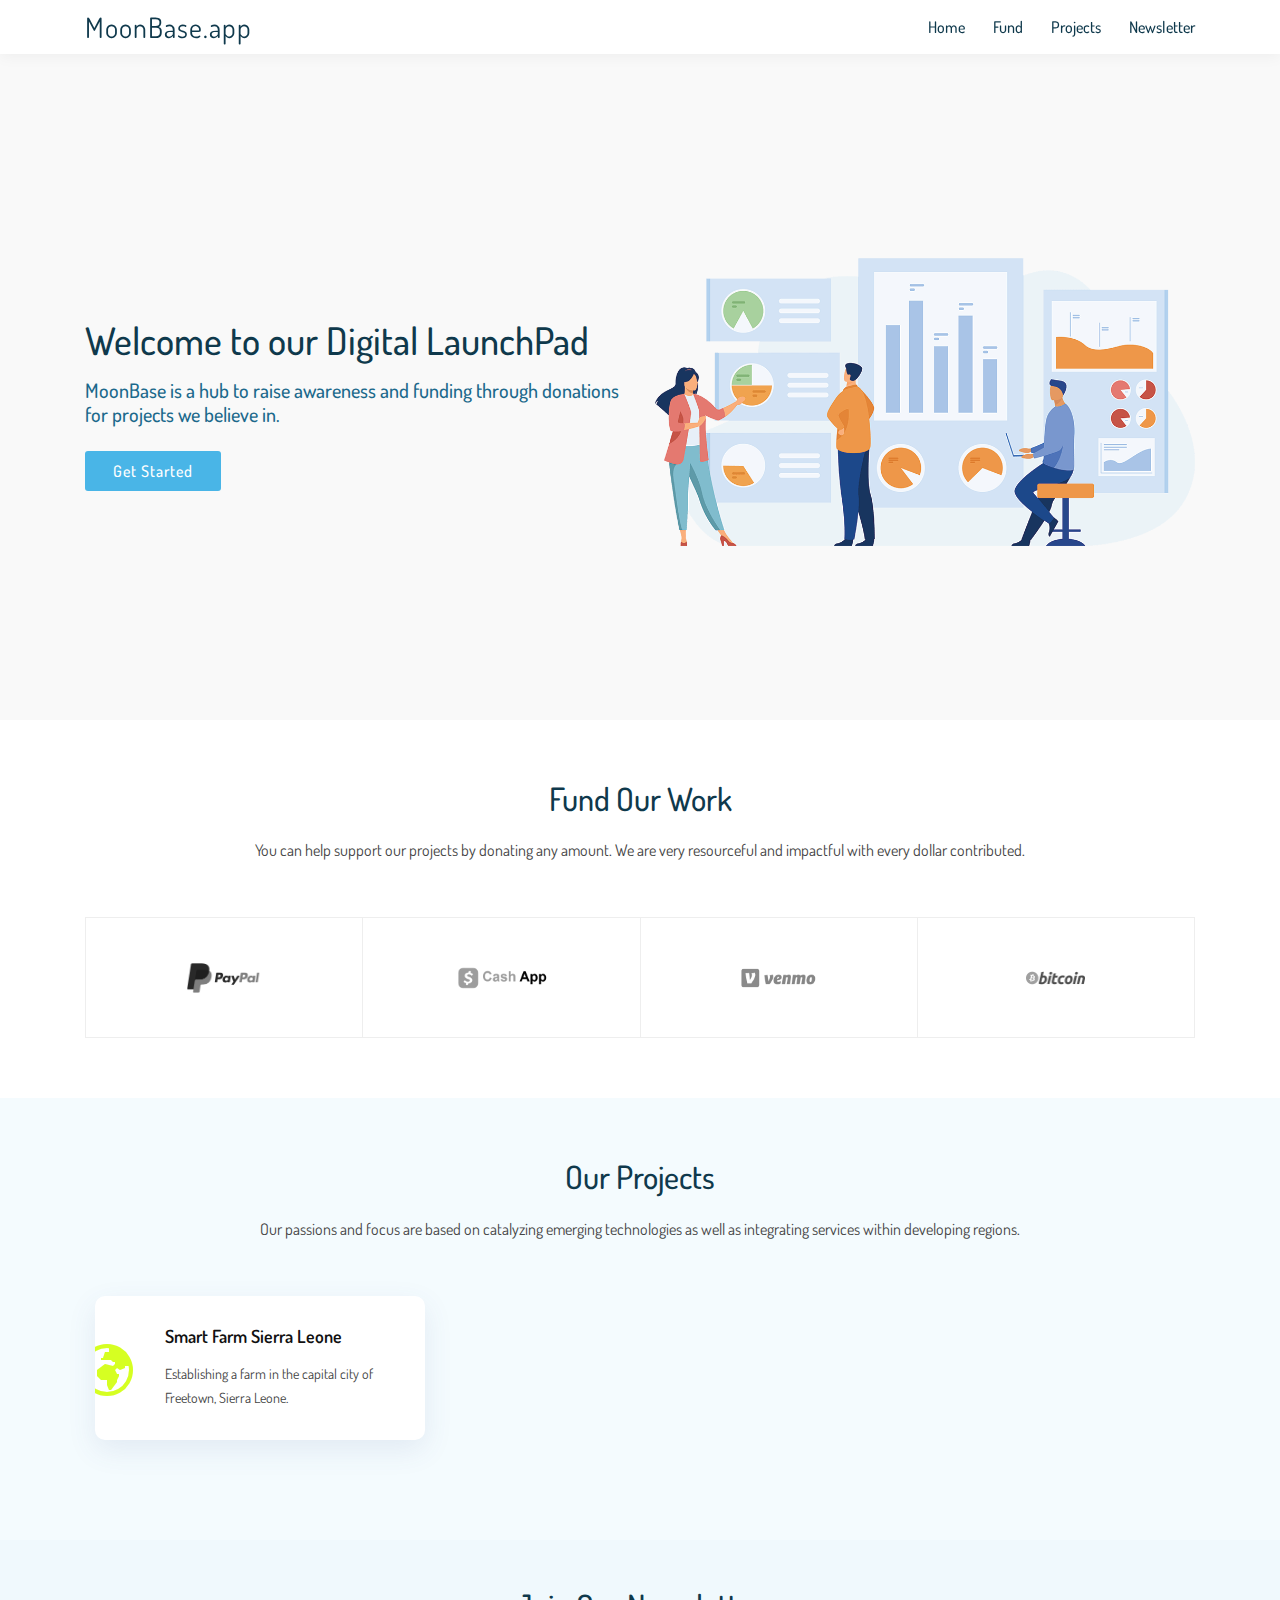
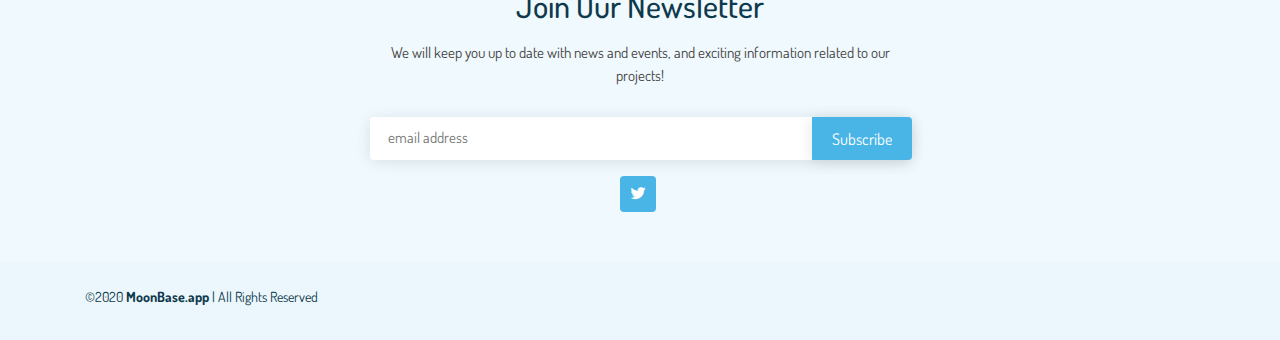
==== index.html @ d1952b3d "Add files via upload" ====
<!DOCTYPE html>
<html lang="en">

<head>
  <meta charset="utf-8">
  <meta content="width=device-width, initial-scale=1.0" name="viewport">

  <title>MoonBase</title>
  <meta content="" name="descriptison">
  <meta content="" name="keywords">

  <!-- Favicons -->
  <link href="assets/img/favicon.png" rel="icon">
  <link href="assets/img/apple-touch-icon.png" rel="apple-touch-icon">

  <!-- Google Fonts -->
  <link href="https://fonts.googleapis.com/css?family=Open+Sans:300,300i,400,400i,600,600i,700,700i|Dosis:300,400,500,,600,700,700i|Lato:300,300i,400,400i,700,700i" rel="stylesheet">

  <!-- Vendor CSS Files -->
  <link href="assets/vendor/bootstrap/css/bootstrap.min.css" rel="stylesheet">
  <link href="assets/vendor/icofont/icofont.min.css" rel="stylesheet">
  <link href="assets/vendor/boxicons/css/boxicons.min.css" rel="stylesheet">
  <link href="assets/vendor/venobox/venobox.css" rel="stylesheet">
  <link href="assets/vendor/line-awesome/css/line-awesome.min.css" rel="stylesheet">
  <link href="assets/vendor/owl.carousel/assets/owl.carousel.min.css" rel="stylesheet">

  <!-- Template Main CSS File -->
  <link href="assets/css/style.css" rel="stylesheet">

  <!-- =======================================================
  * Template Name: Butterfly - v2.1.0
  * Template URL: https://bootstrapmade.com/butterfly-free-bootstrap-theme/
  * Author: BootstrapMade.com
  * License: https://bootstrapmade.com/license/
  ======================================================== -->
</head>

<body>

  <!-- ======= Header ======= -->
  <header id="header" class="fixed-top">
    <div class="container d-flex align-items-center">

    <h1 class="logo mr-auto"><a href="index.html">MoonBase.app</a></h1>
      <!-- Uncomment below if you prefer to use text as a logo -->
      <!--    <a href="index.html" class="logo mr-auto"><img src="assets/img/logo.png" alt="" class="img-fluid"></a>-->

      <nav class="nav-menu d-none d-lg-block">
        <ul>
          <li><a href="#hero" class="scrollto">Home</a></li>
          <li><a href="#clients" class="scrollto">Fund</a></li>
          <li><a href="#services" class="scrollto">Projects</a></li>
          <li><a href="#footer" class="scrollto">Newsletter</a></li>

        </ul>
      </nav><!-- .nav-menu -->

    </div>
  </header><!-- End Header -->

  <!-- ======= Hero Section ======= -->
  <section id="hero" class="d-flex align-items-center">

    <div class="container">
      <div class="row">
        <div class="col-lg-6 pt-4 pt-lg-0 order-2 order-lg-1 d-flex flex-column justify-content-center">
          <h1>Welcome to our Digital LaunchPad</h1>
          <h2>MoonBase is a hub to raise awareness and funding through donations for projects we believe in. </h2>
          <div><a href="#about" class="btn-get-started scrollto">Get Started</a></div>
        </div>
        <div class="col-lg-6 order-1 order-lg-2 hero-img">
          <img src="assets/img/hero-img.png" class="img-fluid" alt="">
        </div>
      </div>
    </div>

  </section><!-- End Hero -->

  <main id="main">


    <!-- ======= Clients Section ======= -->
    <section id="clients" class="clients">
      <div class="container">

        <div class="section-title">
          <h2>Fund Our Work</h2>
          <p>You can help support our projects by donating any amount. We are very resourceful and impactful with every dollar contributed.</p>
        </div>


        <div class="row no-gutters clients-wrap clearfix wow fadeInUp">

          <div class="col-lg-3 col-md-4 col-6">
            <a href="https://www.paypal.com/paypalme/moonbaseapp" target="_blank">   <div class="client-logo">
              <img src="assets/img/clients/paypal.png" class="img-fluid" alt="">
            </div></a>
          </div>

          <div class="col-lg-3 col-md-4 col-6">
            <a href="https://cash.app/$MoonBaseApp" target="_blank">   <div class="client-logo">
              <img src="assets/img/clients/cashapp.png" class="img-fluid" alt="">
            </div>
          </div>

          <div class="col-lg-3 col-md-4 col-6">
          <a href="https://venmo.com/code?user_id=313096537623552050" target="_blank">  <div class="client-logo">
              <img src="assets/img/clients/venmo.png" class="img-fluid" alt="">
            </div></a>
          </div>

          <div class="col-lg-3 col-md-4 col-6">
          <a href="crypto.html" target="_blank">  <div class="client-logo">
              <img src="assets/img/clients/bitcoin.png" class="img-fluid" alt="">
            </div></a>
          </div>




        </div>

      </div>
    </section><!-- End Clients Section -->

    <!-- ======= Services Section ======= -->
    <section id="services" class="services section-bg">
      <div class="container">

        <div class="section-title">
          <h2>Our Projects</h2>
          <p>Our passions and focus are based on catalyzing emerging technologies as well as integrating services within developing regions.</p>
        </div>

        <div class="row">

          <div class="col-lg-4 col-md-6">
            <div class="icon-box">
              <div class="icon"><i class="las la-globe-africa" style="color: #d6ff22;"></i></div>
              <h4 class="title"><a href="">Smart Farm Sierra Leone</a></h4>
              <p class="description">Establishing a farm in the capital city of Freetown, Sierra Leone.</p>
            </div>

<!--

          <div class="col-lg-4 col-md-6">
            <div class="icon-box">
              <div class="icon"><i class="las la-basketball-ball" style="color: #ff689b;"></i></div>
              <h4 class="title"><a href="">Lorem Ipsum</a></h4>
              <p class="description">Voluptatum deleniti atque corrupti quos dolores et quas molestias excepturi sint occaecati cupiditate non provident</p>
            </div>
          </div>
          <div class="col-lg-4 col-md-6">
            <div class="icon-box">
              <div class="icon"><i class="las la-book" style="color: #e9bf06;"></i></div>
              <h4 class="title"><a href="">Dolor Sitema</a></h4>
              <p class="description">Minim veniam, quis nostrud exercitation ullamco laboris nisi ut aliquip ex ea commodo consequat tarad limino ata</p>
            </div>
          </div>

          <div class="col-lg-4 col-md-6" data-wow-delay="0.1s">
            <div class="icon-box">
              <div class="icon"><i class="las la-file-alt" style="color: #3fcdc7;"></i></div>
              <h4 class="title"><a href="">Sed ut perspiciatis</a></h4>
              <p class="description">Duis aute irure dolor in reprehenderit in voluptate velit esse cillum dolore eu fugiat nulla pariatur</p>
            </div>
          </div>
          <div class="col-lg-4 col-md-6" data-wow-delay="0.1s">
            <div class="icon-box">
              <div class="icon"><i class="las la-tachometer-alt" style="color:#41cf2e;"></i></div>
              <h4 class="title"><a href="">Magni Dolores</a></h4>
              <p class="description">Excepteur sint occaecat cupidatat non proident, sunt in culpa qui officia deserunt mollit anim id est laborum</p>
            </div>
          </div>


          </div>
          <div class="col-lg-4 col-md-6" data-wow-delay="0.2s">
            <div class="icon-box">
              <div class="icon"><i class="las la-clock" style="color: #4680ff;"></i></div>
              <h4 class="title"><a href="">Eiusmod Tempor</a></h4>
              <p class="description">Et harum quidem rerum facilis est et expedita distinctio. Nam libero tempore, cum soluta nobis est eligendi</p>
            </div>
          </div>
-->

        </div>

      </div>
    </section><!-- End Services Section -->



  </main><!-- End #main -->

  <!-- ======= Footer ======= -->
  <footer id="footer">

    <div class="footer-newsletter">
      <div class="container">
        <div class="row justify-content-center">
          <div class="col-lg-6">
            <h4>Join Our Newsletter</h4>
            <p>We will keep you up to date with news and events, and exciting information related to our projects!</p>
            <div id="mc_embed_signup">
            <form action="https://app.us2.list-manage.com/subscribe/post?u=f4d04d8eeed296edd2baedebf&amp;id=d3eb9f02ba" method="post" id="mc-embedded-subscribe-form" name="mc-embedded-subscribe-form" class="validate" target="_blank" novalidate>
                <div id="mc_embed_signup_scroll">

            	<input type="email" value="" name="EMAIL" class="email" id="mce-EMAIL" placeholder="email address" required>
                <!-- real people should not fill this in and expect good things - do not remove this or risk form bot signups-->
                <div style="position: absolute; left: -5000px;" aria-hidden="true"><input type="text" name="b_f4d04d8eeed296edd2baedebf_d3eb9f02ba" tabindex="-1" value=""></div>
                <div class="clear"><input type="submit" value="Subscribe" name="subscribe" id="mc-embedded-subscribe" class="button"></div>
                </div>
            </form>
            </div>
            <div class="social-links mt-3">
              <a href="https://twitter.com/MoonBaseApp" class="twitter"><i class="bx bxl-twitter"></i></a>
            </div>

          </div>
        </div>
      </div>
    </div>



    <div class="container py-4">
      <div class="copyright">
        &copy;2020 <strong><span>MoonBase.app</span></strong> | All Rights Reserved
      </div>

    </div>
  </footer><!-- End Footer -->

  <a href="#" class="back-to-top"><i class="icofont-simple-up"></i></a>

  <!-- Vendor JS Files -->
  <script src="assets/vendor/jquery/jquery.min.js"></script>
  <script src="assets/vendor/bootstrap/js/bootstrap.bundle.min.js"></script>
  <script src="assets/vendor/jquery.easing/jquery.easing.min.js"></script>
  <script src="assets/vendor/php-email-form/validate.js"></script>
  <script src="assets/vendor/venobox/venobox.min.js"></script>
  <script src="assets/vendor/waypoints/jquery.waypoints.min.js"></script>
  <script src="assets/vendor/counterup/counterup.min.js"></script>
  <script src="assets/vendor/isotope-layout/isotope.pkgd.min.js"></script>
  <script src="assets/vendor/owl.carousel/owl.carousel.min.js"></script>

  <!-- Template Main JS File -->
  <script src="assets/js/main.js"></script>

</body>

</html>
---- assets/vendor/venobox/venobox.css ----
/* ------ venobox.css --------*/
.vbox-overlay *, .vbox-overlay *:before, .vbox-overlay *:after{
    -webkit-backface-visibility: hidden;
    -webkit-box-sizing:border-box;
    -moz-box-sizing:border-box;
    box-sizing:border-box;
}
.vbox-overlay * { 
    -webkit-backface-visibility: visible;
    backface-visibility: visible;
}
.vbox-overlay{
    display: -webkit-flex;
    display: flex;
    -webkit-flex-direction: column;
    flex-direction: column;
    -webkit-justify-content: center;
    justify-content: center;
    -webkit-align-items: center;
    align-items: center;
    position: fixed;
    left: 0;
    top: 0;
    bottom: 0;
    right: 0;
    z-index: 999999;
}

/* ----- navigation ----- */
.vbox-title{
    width: 100%;
    height: 40px;
    float: left;
    text-align: center;
    line-height: 28px;
    font-size: 12px;
    padding: 6px 50px;
    overflow: hidden;
    position: fixed;
    display: none;
    left: 0;
    z-index: 89;
}
.vbox-close{
    cursor: pointer;
    position: fixed;
    top: -1px;
    right: 0;
    width: 50px;
    height: 40px;
    padding: 6px;
    display: block;
    background-position:10px center;
    overflow: hidden;
    font-size: 24px;
    line-height: 1;
    text-align: center;
    z-index: 99;
}
.vbox-left{
    cursor: pointer;
    position: fixed;
    left: 0;
    height: 40px;
    overflow: hidden;
    line-height: 28px;
    font-size: 12px;
    z-index: 99;
    display: flex;
    align-items:center;
}
.vbox-num{
    display: inline-block;
    margin: 6px 0 6px 15px;
}
/* ----- Social share ----- */
.vbox-share{
    line-height: 28px;
    font-size: 12px;
    overflow: hidden;
    position: fixed;
    left: 0;
    z-index: 98;
    display: flex;
    align-items:center;
    justify-content: center;
    width: 100%;
    text-align: center;
}
.vbox-share svg{
    max-height: 28px;
    width: 28px;
    z-index: 10;
    margin-left: 12px;
    margin-top: 6px;
    margin-bottom: 6px;
    vertical-align: middle;
}


/* ----- navigation ARROWS ----- */
.vbox-next, .vbox-prev{
    position: fixed;
    top: 50%;
    margin-top: -15px;
    overflow: hidden;
    cursor: pointer;
    display: block;
    width: 45px;
    height: 45px;
    z-index: 99;
}
.vbox-next span, .vbox-prev span{
    position: relative;
    width: 20px;
    height: 20px;
    border: 2px solid transparent;
    border-top-color: #B6B6B6;
    border-right-color: #B6B6B6;
    text-indent: -100px;
    position: absolute;
    top: 8px;
    display: block;
}
.vbox-prev{
    left: 15px;
}
.vbox-next{
    right: 15px;
}
.vbox-prev span{
    left: 10px;
    -ms-transform: rotate(-135deg);
    -webkit-transform: rotate(-135deg);
    transform: rotate(-135deg);
}
.vbox-next span{
    -ms-transform: rotate(45deg);
    -webkit-transform: rotate(45deg);
    transform: rotate(45deg);
    right: 10px;
}
/* ------- inline window ------ */
.vbox-inline{
    width: 420px;
    height: 315px;
    height: 70vh;
    padding: 10px;
    background: #fff;
    margin: 0 auto;
    overflow: auto;
    text-align: left;
}
/* ------- Video & iFrames window ------ */
.venoframe{
    max-width: 100%;
    width: 100%;
    border: none;
    width: 100%;
    height: 260px;
    height: 70vh;
}
.venoframe.vbvid{
    height: 260px;
}
@media (min-width: 768px) {
    .venoframe, .vbox-inline{
        width: 90%;
        height: 360px;
        height: 70vh;
    }
    .venoframe.vbvid{
        width: 640px;
        height: 360px;
    }
}
@media (min-width: 992px) {
    .venoframe, .vbox-inline{
        max-width: 1200px;
        width: 80%;
        height: 540px;
        height: 70vh;
    }
    .venoframe.vbvid{
        width: 960px;
        height: 540px;
    }
}
/* 
Please do NOT edit this part! 
or at least read this note: http://i.imgur.com/7C0ws9e.gif
*/
.vbox-open{
    overflow: hidden;
}
.vbox-container{
    position: absolute;
    left: 0;
    right: 0;
    top: 0;
    bottom: 0;
    overflow-x: hidden;
    overflow-y: scroll;
    overflow-scrolling: touch;
    -webkit-overflow-scrolling: touch;
    z-index: 20;
    max-height: 100%;

}

.vbox-content{
    text-align: center;
    float: left;
    width: 100%;
    position: relative;
    overflow: hidden;
    padding: 20px 4%;
}
.vbox-container img{
    max-width: 100%;
    height: auto;
}
.vbox-figlio{
    box-shadow: 0 0 12px rgba(0,0,0,0.19), 0 6px 6px rgba(0,0,0,0.23);
    max-width: 100%;
    text-align: initial;
}
img.vbox-figlio{
    -webkit-user-select: none;
-khtml-user-select: none;
-moz-user-select: none;
-o-user-select: none;
user-select: none;
}
.vbox-content.swipe-left{
    margin-left: -200px !important;
}
.vbox-content.swipe-right{
    margin-left: 200px !important;
}
.vbox-animated{
    webkit-transition: margin 300ms ease-out;
    transition: margin 300ms ease-out;
}

/* ---------- preloader ----------
 * SPINKIT 
 * http://tobiasahlin.com/spinkit/
-------------------------------- */
.sk-double-bounce,.sk-rotating-plane{width:40px;height:40px;margin:40px auto}.sk-rotating-plane{background-color:#333;-webkit-animation:sk-rotatePlane 1.2s infinite ease-in-out;animation:sk-rotatePlane 1.2s infinite ease-in-out}@-webkit-keyframes sk-rotatePlane{0%{-webkit-transform:perspective(120px) rotateX(0) rotateY(0);transform:perspective(120px) rotateX(0) rotateY(0)}50%{-webkit-transform:perspective(120px) rotateX(-180.1deg) rotateY(0);transform:perspective(120px) rotateX(-180.1deg) rotateY(0)}100%{-webkit-transform:perspective(120px) rotateX(-180deg) rotateY(-179.9deg);transform:perspective(120px) rotateX(-180deg) rotateY(-179.9deg)}}@keyframes sk-rotatePlane{0%{-webkit-transform:perspective(120px) rotateX(0) rotateY(0);transform:perspective(120px) rotateX(0) rotateY(0)}50%{-webkit-transform:perspective(120px) rotateX(-180.1deg) rotateY(0);transform:perspective(120px) rotateX(-180.1deg) rotateY(0)}100%{-webkit-transform:perspective(120px) rotateX(-180deg) rotateY(-179.9deg);transform:perspective(120px) rotateX(-180deg) rotateY(-179.9deg)}}.sk-double-bounce{position:relative}.sk-double-bounce .sk-child{width:100%;height:100%;border-radius:50%;background-color:#333;opacity:.6;position:absolute;top:0;left:0;-webkit-animation:sk-doubleBounce 2s infinite ease-in-out;animation:sk-doubleBounce 2s infinite ease-in-out}.sk-chasing-dots .sk-child,.sk-spinner-pulse,.sk-three-bounce .sk-child{background-color:#333;border-radius:100%}.sk-double-bounce .sk-double-bounce2{-webkit-animation-delay:-1s;animation-delay:-1s}@-webkit-keyframes sk-doubleBounce{0%,100%{-webkit-transform:scale(0);transform:scale(0)}50%{-webkit-transform:scale(1);transform:scale(1)}}@keyframes sk-doubleBounce{0%,100%{-webkit-transform:scale(0);transform:scale(0)}50%{-webkit-transform:scale(1);transform:scale(1)}}.sk-wave{margin:40px auto;width:50px;height:40px;text-align:center;font-size:10px}.sk-wave .sk-rect{background-color:#333;height:100%;width:6px;display:inline-block;-webkit-animation:sk-waveStretchDelay 1.2s infinite ease-in-out;animation:sk-waveStretchDelay 1.2s infinite ease-in-out}.sk-wave .sk-rect1{-webkit-animation-delay:-1.2s;animation-delay:-1.2s}.sk-wave .sk-rect2{-webkit-animation-delay:-1.1s;animation-delay:-1.1s}.sk-wave .sk-rect3{-webkit-animation-delay:-1s;animation-delay:-1s}.sk-wave .sk-rect4{-webkit-animation-delay:-.9s;animation-delay:-.9s}.sk-wave .sk-rect5{-webkit-animation-delay:-.8s;animation-delay:-.8s}@-webkit-keyframes sk-waveStretchDelay{0%,100%,40%{-webkit-transform:scaleY(.4);transform:scaleY(.4)}20%{-webkit-transform:scaleY(1);transform:scaleY(1)}}@keyframes sk-waveStretchDelay{0%,100%,40%{-webkit-transform:scaleY(.4);transform:scaleY(.4)}20%{-webkit-transform:scaleY(1);transform:scaleY(1)}}.sk-wandering-cubes{margin:40px auto;width:40px;height:40px;position:relative}.sk-wandering-cubes .sk-cube{background-color:#333;width:10px;height:10px;position:absolute;top:0;left:0;-webkit-animation:sk-wanderingCube 1.8s ease-in-out -1.8s infinite both;animation:sk-wanderingCube 1.8s ease-in-out -1.8s infinite both}.sk-chasing-dots,.sk-spinner-pulse{width:40px;height:40px;margin:40px auto}.sk-wandering-cubes .sk-cube2{-webkit-animation-delay:-.9s;animation-delay:-.9s}@-webkit-keyframes sk-wanderingCube{0%{-webkit-transform:rotate(0);transform:rotate(0)}25%{-webkit-transform:translateX(30px) rotate(-90deg) scale(.5);transform:translateX(30px) rotate(-90deg) scale(.5)}50%{-webkit-transform:translateX(30px) translateY(30px) rotate(-179deg);transform:translateX(30px) translateY(30px) rotate(-179deg)}50.1%{-webkit-transform:translateX(30px) translateY(30px) rotate(-180deg);transform:translateX(30px) translateY(30px) rotate(-180deg)}75%{-webkit-transform:translateX(0) translateY(30px) rotate(-270deg) scale(.5);transform:translateX(0) translateY(30px) rotate(-270deg) scale(.5)}100%{-webkit-transform:rotate(-360deg);transform:rotate(-360deg)}}@keyframes sk-wanderingCube{0%{-webkit-transform:rotate(0);transform:rotate(0)}25%{-webkit-transform:translateX(30px) rotate(-90deg) scale(.5);transform:translateX(30px) rotate(-90deg) scale(.5)}50%{-webkit-transform:translateX(30px) translateY(30px) rotate(-179deg);transform:translateX(30px) translateY(30px) rotate(-179deg)}50.1%{-webkit-transform:translateX(30px) translateY(30px) rotate(-180deg);transform:translateX(30px) translateY(30px) rotate(-180deg)}75%{-webkit-transform:translateX(0) translateY(30px) rotate(-270deg) scale(.5);transform:translateX(0) translateY(30px) rotate(-270deg) scale(.5)}100%{-webkit-transform:rotate(-360deg);transform:rotate(-360deg)}}.sk-spinner-pulse{-webkit-animation:sk-pulseScaleOut 1s infinite ease-in-out;animation:sk-pulseScaleOut 1s infinite ease-in-out}@-webkit-keyframes sk-pulseScaleOut{0%{-webkit-transform:scale(0);transform:scale(0)}100%{-webkit-transform:scale(1);transform:scale(1);opacity:0}}@keyframes sk-pulseScaleOut{0%{-webkit-transform:scale(0);transform:scale(0)}100%{-webkit-transform:scale(1);transform:scale(1);opacity:0}}.sk-chasing-dots{position:relative;text-align:center;-webkit-animation:sk-chasingDotsRotate 2s infinite linear;animation:sk-chasingDotsRotate 2s infinite linear}.sk-chasing-dots .sk-child{width:60%;height:60%;display:inline-block;position:absolute;top:0;-webkit-animation:sk-chasingDotsBounce 2s infinite ease-in-out;animation:sk-chasingDotsBounce 2s infinite ease-in-out}.sk-chasing-dots .sk-dot2{top:auto;bottom:0;-webkit-animation-delay:-1s;animation-delay:-1s}@-webkit-keyframes sk-chasingDotsRotate{100%{-webkit-transform:rotate(360deg);transform:rotate(360deg)}}@keyframes sk-chasingDotsRotate{100%{-webkit-transform:rotate(360deg);transform:rotate(360deg)}}@-webkit-keyframes sk-chasingDotsBounce{0%,100%{-webkit-transform:scale(0);transform:scale(0)}50%{-webkit-transform:scale(1);transform:scale(1)}}@keyframes sk-chasingDotsBounce{0%,100%{-webkit-transform:scale(0);transform:scale(0)}50%{-webkit-transform:scale(1);transform:scale(1)}}.sk-three-bounce{margin:40px auto;width:80px;text-align:center}.sk-three-bounce .sk-child{width:20px;height:20px;display:inline-block;-webkit-animation:sk-three-bounce 1.4s ease-in-out 0s infinite both;animation:sk-three-bounce 1.4s ease-in-out 0s infinite both}.sk-circle .sk-child:before,.sk-fading-circle .sk-circle:before{display:block;border-radius:100%;content:'';background-color:#333}.sk-three-bounce .sk-bounce1{-webkit-animation-delay:-.32s;animation-delay:-.32s}.sk-three-bounce .sk-bounce2{-webkit-animation-delay:-.16s;animation-delay:-.16s}@-webkit-keyframes sk-three-bounce{0%,100%,80%{-webkit-transform:scale(0);transform:scale(0)}40%{-webkit-transform:scale(1);transform:scale(1)}}@keyframes sk-three-bounce{0%,100%,80%{-webkit-transform:scale(0);transform:scale(0)}40%{-webkit-transform:scale(1);transform:scale(1)}}.sk-circle{margin:40px auto;width:40px;height:40px;position:relative}.sk-circle .sk-child{width:100%;height:100%;position:absolute;left:0;top:0}.sk-circle .sk-child:before{margin:0 auto;width:15%;height:15%;-webkit-animation:sk-circleBounceDelay 1.2s infinite ease-in-out both;animation:sk-circleBounceDelay 1.2s infinite ease-in-out both}.sk-circle .sk-circle2{-webkit-transform:rotate(30deg);-ms-transform:rotate(30deg);transform:rotate(30deg)}.sk-circle .sk-circle3{-webkit-transform:rotate(60deg);-ms-transform:rotate(60deg);transform:rotate(60deg)}.sk-circle .sk-circle4{-webkit-transform:rotate(90deg);-ms-transform:rotate(90deg);transform:rotate(90deg)}.sk-circle .sk-circle5{-webkit-transform:rotate(120deg);-ms-transform:rotate(120deg);transform:rotate(120deg)}.sk-circle .sk-circle6{-webkit-transform:rotate(150deg);-ms-transform:rotate(150deg);transform:rotate(150deg)}.sk-circle .sk-circle7{-webkit-transform:rotate(180deg);-ms-transform:rotate(180deg);transform:rotate(180deg)}.sk-circle .sk-circle8{-webkit-transform:rotate(210deg);-ms-transform:rotate(210deg);transform:rotate(210deg)}.sk-circle .sk-circle9{-webkit-transform:rotate(240deg);-ms-transform:rotate(240deg);transform:rotate(240deg)}.sk-circle .sk-circle10{-webkit-transform:rotate(270deg);-ms-transform:rotate(270deg);transform:rotate(270deg)}.sk-circle .sk-circle11{-webkit-transform:rotate(300deg);-ms-transform:rotate(300deg);transform:rotate(300deg)}.sk-circle .sk-circle12{-webkit-transform:rotate(330deg);-ms-transform:rotate(330deg);transform:rotate(330deg)}.sk-circle .sk-circle2:before{-webkit-animation-delay:-1.1s;animation-delay:-1.1s}.sk-circle .sk-circle3:before{-webkit-animation-delay:-1s;animation-delay:-1s}.sk-circle .sk-circle4:before{-webkit-animation-delay:-.9s;animation-delay:-.9s}.sk-circle .sk-circle5:before{-webkit-animation-delay:-.8s;animation-delay:-.8s}.sk-circle .sk-circle6:before{-webkit-animation-delay:-.7s;animation-delay:-.7s}.sk-circle .sk-circle7:before{-webkit-animation-delay:-.6s;animation-delay:-.6s}.sk-circle .sk-circle8:before{-webkit-animation-delay:-.5s;animation-delay:-.5s}.sk-circle .sk-circle9:before{-webkit-animation-delay:-.4s;animation-delay:-.4s}.sk-circle .sk-circle10:before{-webkit-animation-delay:-.3s;animation-delay:-.3s}.sk-circle .sk-circle11:before{-webkit-animation-delay:-.2s;animation-delay:-.2s}.sk-circle .sk-circle12:before{-webkit-animation-delay:-.1s;animation-delay:-.1s}@-webkit-keyframes sk-circleBounceDelay{0%,100%,80%{-webkit-transform:scale(0);transform:scale(0)}40%{-webkit-transform:scale(1);transform:scale(1)}}@keyframes sk-circleBounceDelay{0%,100%,80%{-webkit-transform:scale(0);transform:scale(0)}40%{-webkit-transform:scale(1);transform:scale(1)}}.sk-cube-grid{width:40px;height:40px;margin:40px auto}.sk-cube-grid .sk-cube{width:33.33%;height:33.33%;background-color:#333;float:left;-webkit-animation:sk-cubeGridScaleDelay 1.3s infinite ease-in-out;animation:sk-cubeGridScaleDelay 1.3s infinite ease-in-out}.sk-cube-grid .sk-cube1{-webkit-animation-delay:.2s;animation-delay:.2s}.sk-cube-grid .sk-cube2{-webkit-animation-delay:.3s;animation-delay:.3s}.sk-cube-grid .sk-cube3{-webkit-animation-delay:.4s;animation-delay:.4s}.sk-cube-grid .sk-cube4{-webkit-animation-delay:.1s;animation-delay:.1s}.sk-cube-grid .sk-cube5{-webkit-animation-delay:.2s;animation-delay:.2s}.sk-cube-grid .sk-cube6{-webkit-animation-delay:.3s;animation-delay:.3s}.sk-cube-grid .sk-cube7{-webkit-animation-delay:0ms;animation-delay:0ms}.sk-cube-grid .sk-cube8{-webkit-animation-delay:.1s;animation-delay:.1s}.sk-cube-grid .sk-cube9{-webkit-animation-delay:.2s;animation-delay:.2s}@-webkit-keyframes sk-cubeGridScaleDelay{0%,100%,70%{-webkit-transform:scale3D(1,1,1);transform:scale3D(1,1,1)}35%{-webkit-transform:scale3D(0,0,1);transform:scale3D(0,0,1)}}@keyframes sk-cubeGridScaleDelay{0%,100%,70%{-webkit-transform:scale3D(1,1,1);transform:scale3D(1,1,1)}35%{-webkit-transform:scale3D(0,0,1);transform:scale3D(0,0,1)}}.sk-fading-circle{margin:40px auto;width:40px;height:40px;position:relative}.sk-fading-circle .sk-circle{width:100%;height:100%;position:absolute;left:0;top:0}.sk-fading-circle .sk-circle:before{margin:0 auto;width:15%;height:15%;-webkit-animation:sk-circleFadeDelay 1.2s infinite ease-in-out both;animation:sk-circleFadeDelay 1.2s infinite ease-in-out both}.sk-fading-circle .sk-circle2{-webkit-transform:rotate(30deg);-ms-transform:rotate(30deg);transform:rotate(30deg)}.sk-fading-circle .sk-circle3{-webkit-transform:rotate(60deg);-ms-transform:rotate(60deg);transform:rotate(60deg)}.sk-fading-circle .sk-circle4{-webkit-transform:rotate(90deg);-ms-transform:rotate(90deg);transform:rotate(90deg)}.sk-fading-circle .sk-circle5{-webkit-transform:rotate(120deg);-ms-transform:rotate(120deg);transform:rotate(120deg)}.sk-fading-circle .sk-circle6{-webkit-transform:rotate(150deg);-ms-transform:rotate(150deg);transform:rotate(150deg)}.sk-fading-circle .sk-circle7{-webkit-transform:rotate(180deg);-ms-transform:rotate(180deg);transform:rotate(180deg)}.sk-fading-circle .sk-circle8{-webkit-transform:rotate(210deg);-ms-transform:rotate(210deg);transform:rotate(210deg)}.sk-fading-circle .sk-circle9{-webkit-transform:rotate(240deg);-ms-transform:rotate(240deg);transform:rotate(240deg)}.sk-fading-circle .sk-circle10{-webkit-transform:rotate(270deg);-ms-transform:rotate(270deg);transform:rotate(270deg)}.sk-fading-circle .sk-circle11{-webkit-transform:rotate(300deg);-ms-transform:rotate(300deg);transform:rotate(300deg)}.sk-fading-circle .sk-circle12{-webkit-transform:rotate(330deg);-ms-transform:rotate(330deg);transform:rotate(330deg)}.sk-fading-circle .sk-circle2:before{-webkit-animation-delay:-1.1s;animation-delay:-1.1s}.sk-fading-circle .sk-circle3:before{-webkit-animation-delay:-1s;animation-delay:-1s}.sk-fading-circle .sk-circle4:before{-webkit-animation-delay:-.9s;animation-delay:-.9s}.sk-fading-circle .sk-circle5:before{-webkit-animation-delay:-.8s;animation-delay:-.8s}.sk-fading-circle .sk-circle6:before{-webkit-animation-delay:-.7s;animation-delay:-.7s}.sk-fading-circle .sk-circle7:before{-webkit-animation-delay:-.6s;animation-delay:-.6s}.sk-fading-circle .sk-circle8:before{-webkit-animation-delay:-.5s;animation-delay:-.5s}.sk-fading-circle .sk-circle9:before{-webkit-animation-delay:-.4s;animation-delay:-.4s}.sk-fading-circle .sk-circle10:before{-webkit-animation-delay:-.3s;animation-delay:-.3s}.sk-fading-circle .sk-circle11:before{-webkit-animation-delay:-.2s;animation-delay:-.2s}.sk-fading-circle .sk-circle12:before{-webkit-animation-delay:-.1s;animation-delay:-.1s}@-webkit-keyframes sk-circleFadeDelay{0%,100%,39%{opacity:0}40%{opacity:1}}@keyframes sk-circleFadeDelay{0%,100%,39%{opacity:0}40%{opacity:1}}.sk-folding-cube{margin:40px auto;width:40px;height:40px;position:relative;-webkit-transform:rotateZ(45deg);transform:rotateZ(45deg)}.sk-folding-cube .sk-cube{float:left;width:50%;height:50%;position:relative;-webkit-transform:scale(1.1);-ms-transform:scale(1.1);transform:scale(1.1)}.sk-folding-cube .sk-cube:before{content:'';position:absolute;top:0;left:0;width:100%;height:100%;background-color:#333;-webkit-animation:sk-foldCubeAngle 2.4s infinite linear both;animation:sk-foldCubeAngle 2.4s infinite linear both;-webkit-transform-origin:100% 100%;-ms-transform-origin:100% 100%;transform-origin:100% 100%}.sk-folding-cube .sk-cube2{-webkit-transform:scale(1.1) rotateZ(90deg);transform:scale(1.1) rotateZ(90deg)}.sk-folding-cube .sk-cube3{-webkit-transform:scale(1.1) rotateZ(180deg);transform:scale(1.1) rotateZ(180deg)}.sk-folding-cube .sk-cube4{-webkit-transform:scale(1.1) rotateZ(270deg);transform:scale(1.1) rotateZ(270deg)}.sk-folding-cube .sk-cube2:before{-webkit-animation-delay:.3s;animation-delay:.3s}.sk-folding-cube .sk-cube3:before{-webkit-animation-delay:.6s;animation-delay:.6s}.sk-folding-cube .sk-cube4:before{-webkit-animation-delay:.9s;animation-delay:.9s}@-webkit-keyframes sk-foldCubeAngle{0%,10%{-webkit-transform:perspective(140px) rotateX(-180deg);transform:perspective(140px) rotateX(-180deg);opacity:0}25%,75%{-webkit-transform:perspective(140px) rotateX(0);transform:perspective(140px) rotateX(0);opacity:1}100%,90%{-webkit-transform:perspective(140px) rotateY(180deg);transform:perspective(140px) rotateY(180deg);opacity:0}}@keyframes sk-foldCubeAngle{0%,10%{-webkit-transform:perspective(140px) rotateX(-180deg);transform:perspective(140px) rotateX(-180deg);opacity:0}25%,75%{-webkit-transform:perspective(140px) rotateX(0);transform:perspective(140px) rotateX(0);opacity:1}100%,90%{-webkit-transform:perspective(140px) rotateY(180deg);transform:perspective(140px) rotateY(180deg);opacity:0}}
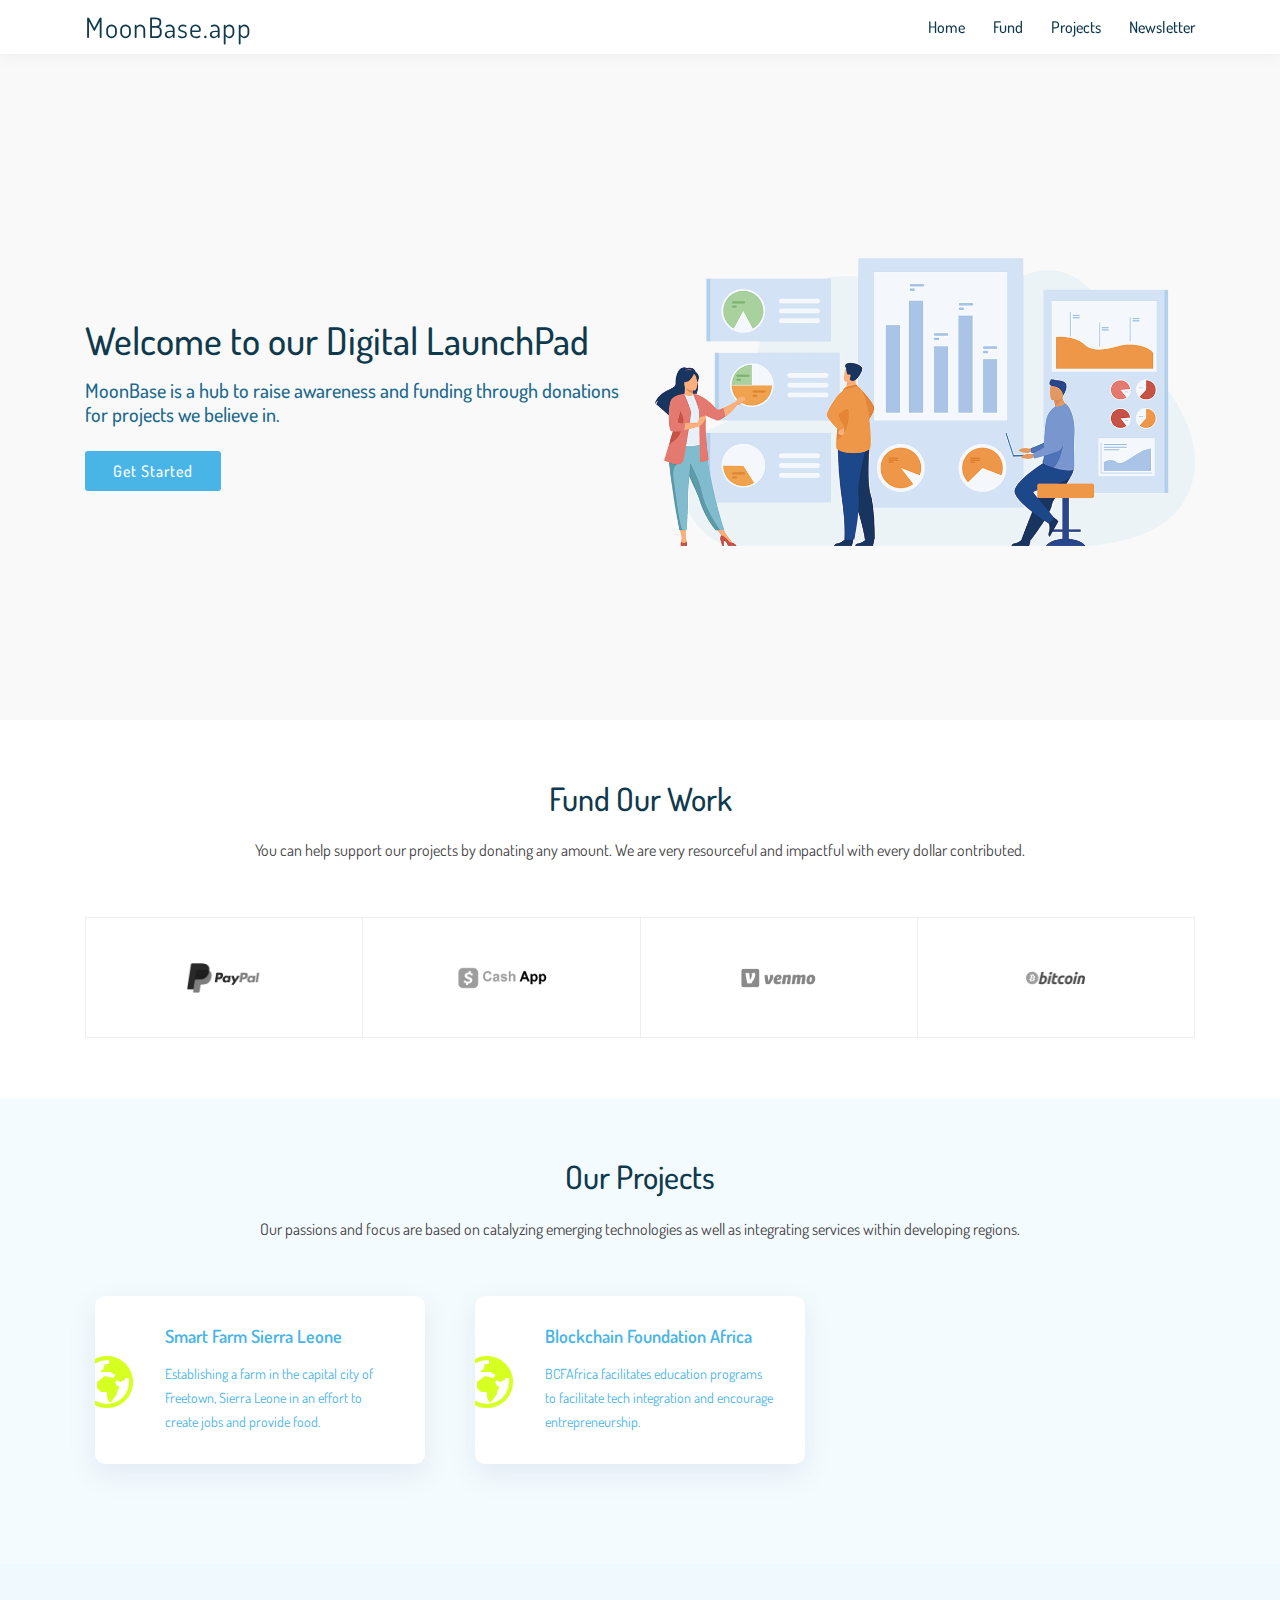
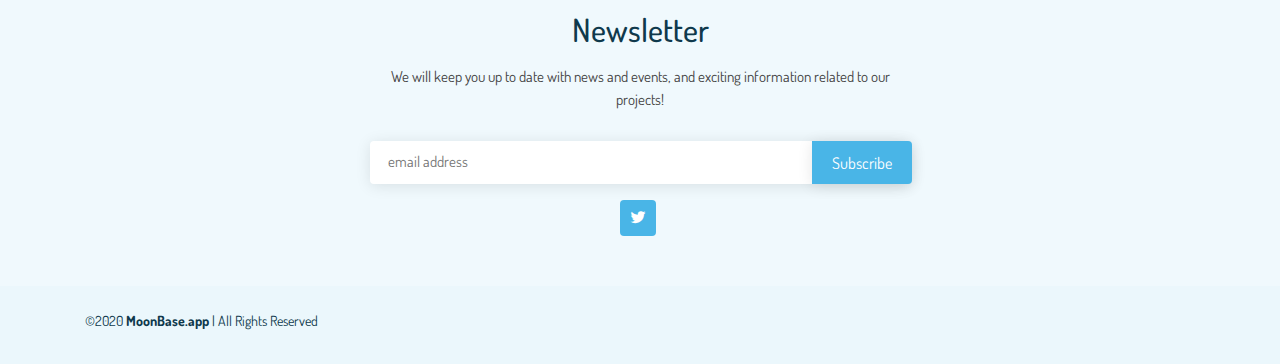
==== commit de3f309d: "Add files via upload" ====
--- a/index.html
+++ b/index.html
@@ -135,12 +135,22 @@
         <div class="row">
 
           <div class="col-lg-4 col-md-6">
-            <div class="icon-box">
+          <a href="https://leonean.org" target="_blank">  <div class="icon-box">
               <div class="icon"><i class="las la-globe-africa" style="color: #d6ff22;"></i></div>
-              <h4 class="title"><a href="">Smart Farm Sierra Leone</a></h4>
-              <p class="description">Establishing a farm in the capital city of Freetown, Sierra Leone.</p>
-            </div>
-
+              <h4 class="title">Smart Farm Sierra Leone</h4>
+              <p class="description">Establishing a farm in the capital city of Freetown, Sierra Leone in an effort to create jobs and provide food.</p>
+            </div></a>
+</div>
+
+
+                      <div class="col-lg-4 col-md-6">
+                      <a href="https://bcfafrica.org" target="_blank">  <div class="icon-box">
+                          <div class="icon"><i class="las la-globe-africa" style="color: #d6ff22;"></i></div>
+                          <h4 class="title">Blockchain Foundation Africa</h4>
+                          <p class="description">BCFAfrica facilitates education programs to facilitate tech integration and encourage entrepreneurship.</p>
+                        </div></a>
+
+</div>
 <!--
 
           <div class="col-lg-4 col-md-6">
@@ -200,7 +210,7 @@
       <div class="container">
         <div class="row justify-content-center">
           <div class="col-lg-6">
-            <h4>Join Our Newsletter</h4>
+            <h4>Newsletter</h4>
             <p>We will keep you up to date with news and events, and exciting information related to our projects!</p>
             <div id="mc_embed_signup">
             <form action="https://app.us2.list-manage.com/subscribe/post?u=f4d04d8eeed296edd2baedebf&amp;id=d3eb9f02ba" method="post" id="mc-embedded-subscribe-form" name="mc-embedded-subscribe-form" class="validate" target="_blank" novalidate>
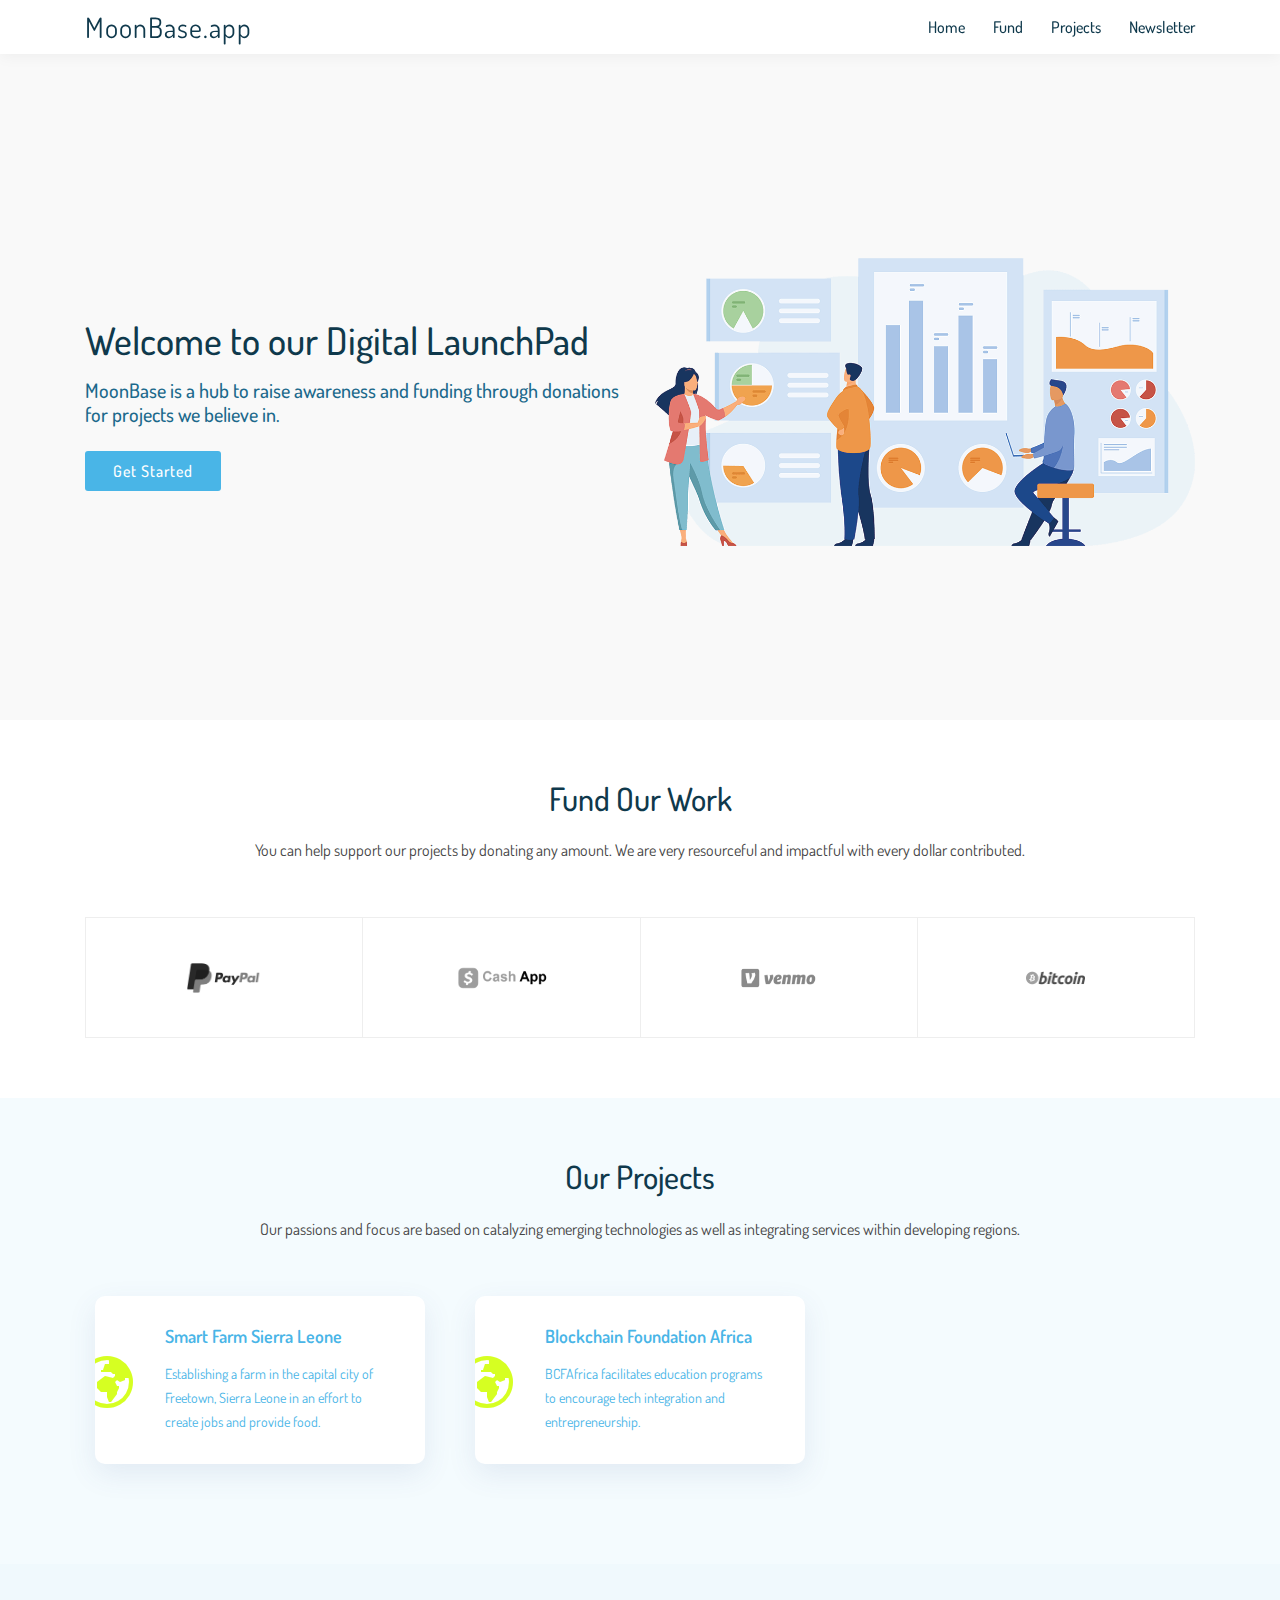
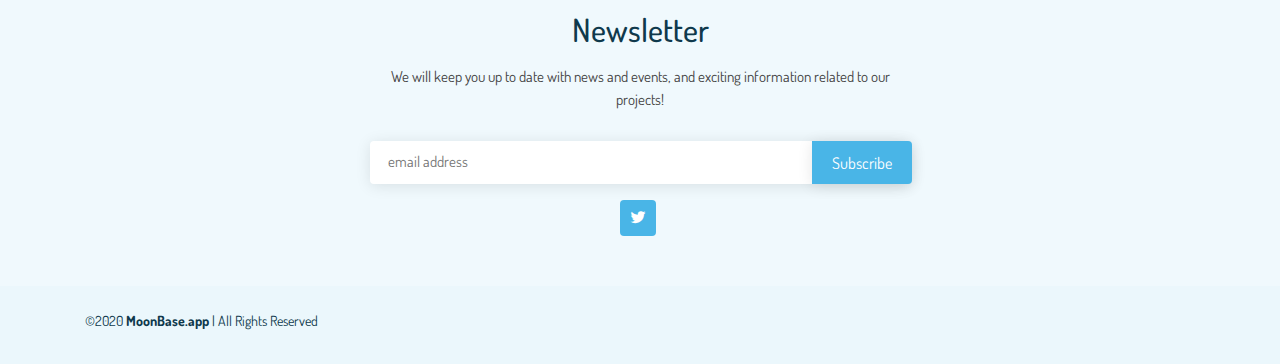
==== commit 248283f1: "Update index.html" ====
--- a/index.html
+++ b/index.html
@@ -147,7 +147,7 @@
                       <a href="https://bcfafrica.org" target="_blank">  <div class="icon-box">
                           <div class="icon"><i class="las la-globe-africa" style="color: #d6ff22;"></i></div>
                           <h4 class="title">Blockchain Foundation Africa</h4>
-                          <p class="description">BCFAfrica facilitates education programs to facilitate tech integration and encourage entrepreneurship.</p>
+                          <p class="description">BCFAfrica facilitates education programs to encourage tech integration and entrepreneurship.</p>
                         </div></a>
 
 </div>
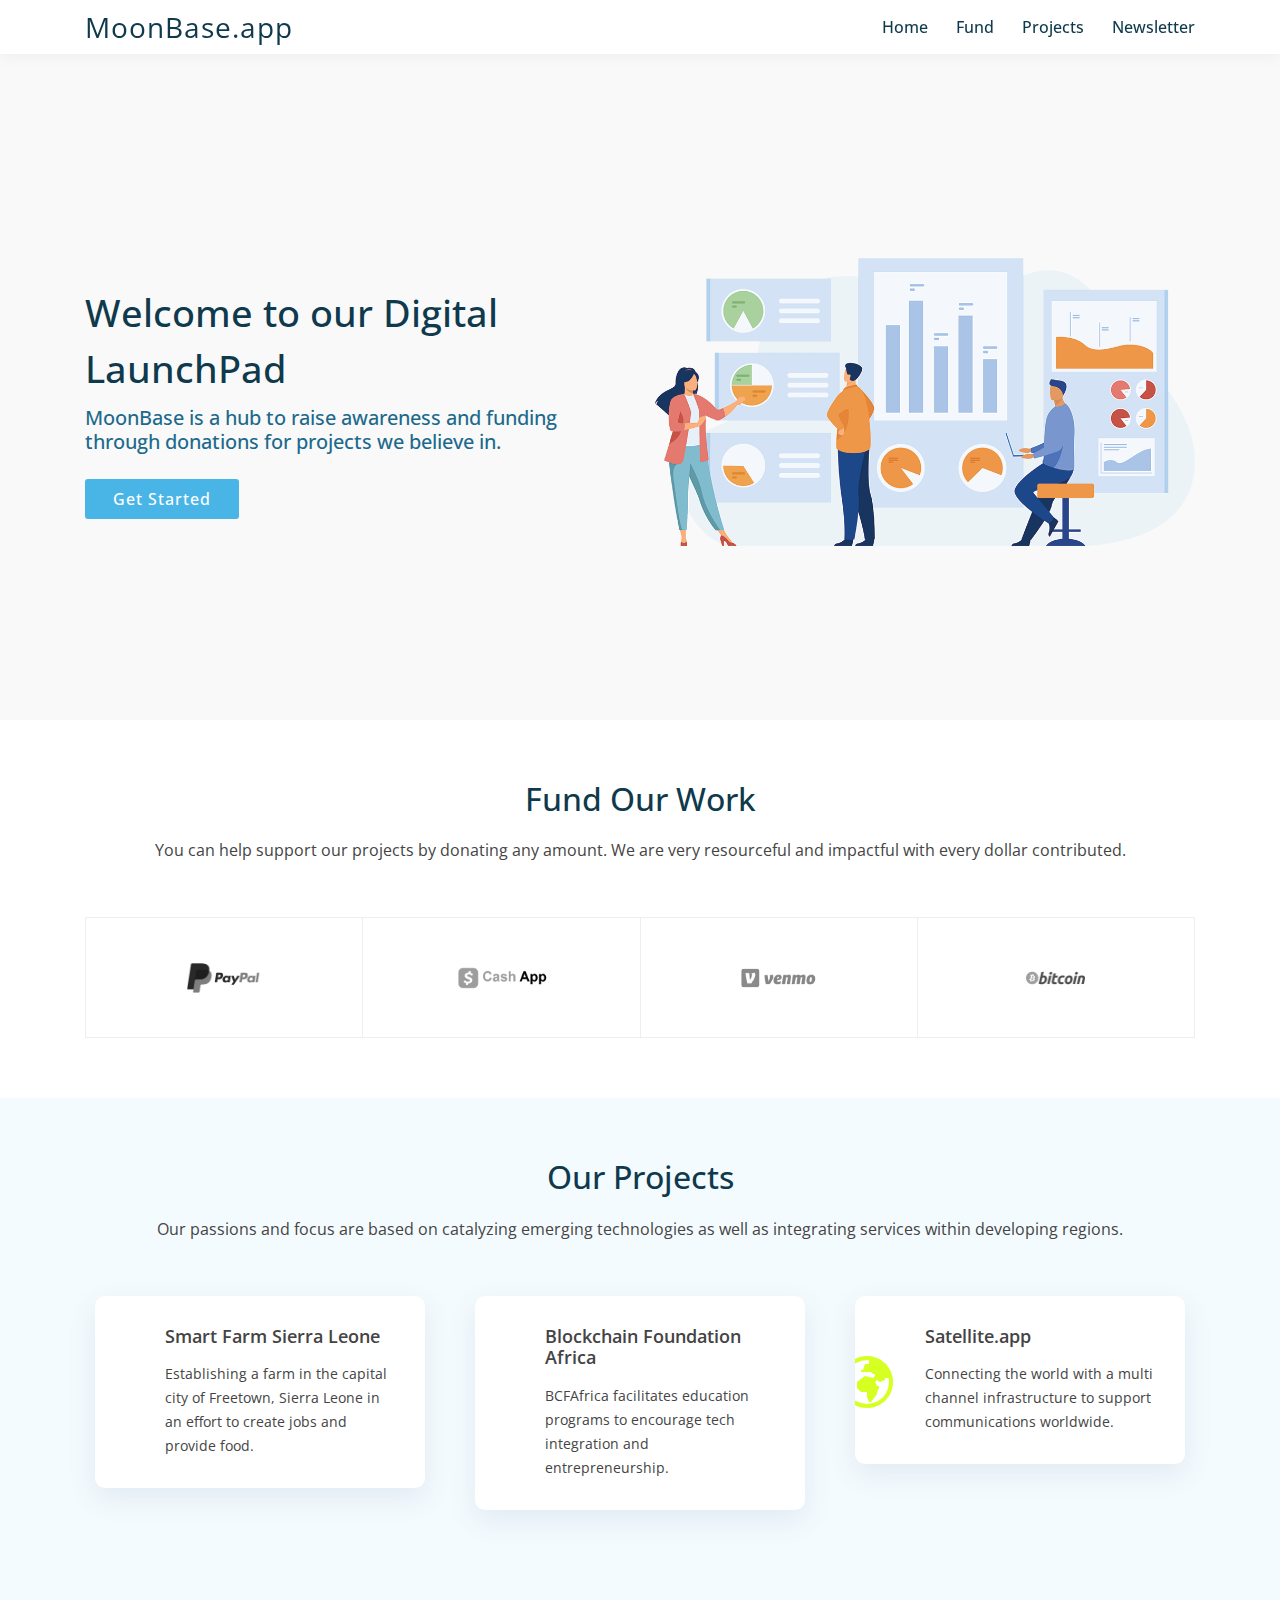
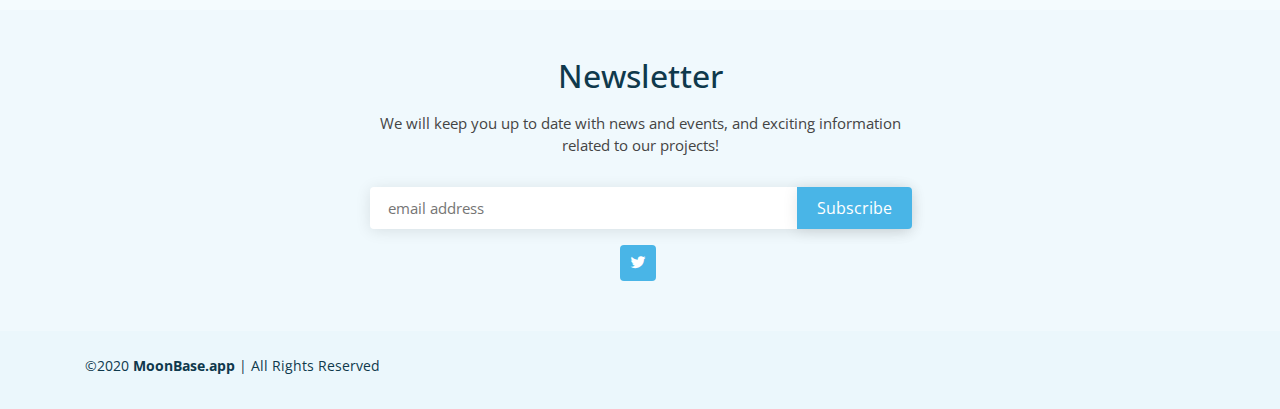
==== commit f8480bb2: "Update index.html" ====
--- a/index.html
+++ b/index.html
@@ -136,7 +136,7 @@
 
           <div class="col-lg-4 col-md-6">
           <a href="https://leonean.org" target="_blank">  <div class="icon-box">
-              <div class="icon"><i class="las la-globe-africa" style="color: #d6ff22;"></i></div>
+           <!--   <div class="icon"><i class="las la-globe-africa" style="color: #d6ff22;"></i></div> -->
               <h4 class="title">Smart Farm Sierra Leone</h4>
               <p class="description">Establishing a farm in the capital city of Freetown, Sierra Leone in an effort to create jobs and provide food.</p>
             </div></a>
@@ -145,12 +145,22 @@
 
                       <div class="col-lg-4 col-md-6">
                       <a href="https://bcfafrica.org" target="_blank">  <div class="icon-box">
-                          <div class="icon"><i class="las la-globe-africa" style="color: #d6ff22;"></i></div>
+                         
                           <h4 class="title">Blockchain Foundation Africa</h4>
                           <p class="description">BCFAfrica facilitates education programs to encourage tech integration and entrepreneurship.</p>
                         </div></a>
 
 </div>
+          
+                 <div class="col-lg-4 col-md-6">
+                      <a href="https://bcfafrica.org" target="_blank">  <div class="icon-box">
+                          <div class="icon"><i class="las la-globe-africa" style="color: #d6ff22;"></i></div>
+                          <h4 class="title">Satellite.app</h4>
+                          <p class="description">Connecting the world with a multi channel infrastructure to support communications worldwide.</p>
+                        </div></a>
+
+</div>     
+          
 <!--
 
           <div class="col-lg-4 col-md-6">
--- a/assets/css/style.css
+++ b/assets/css/style.css
@@ -7,1532 +7,1532 @@
 
 /*--------------------------------------------------------------
 # General
---------------------------------------------------------------*/
-body {
-  font-family: "Dosis", sans-serif;
-  color: #444444;
-}
-
-a {
-  color: #49b5e7;
-}
-
-a:hover {
-  color: #76c7ed;
-  text-decoration: none;
-}
-
-h1, h2, h3, h4, h5, h6 {
-  font-family: "Dosis", sans-serif;
-}
-
+--------------------------------------------------------------*/
+body {
+  font-family: "Open Sans", sans-serif;
+  color: #444444;
+}
+
+a {
+  color: #444444;
+}
+
+a:hover {
+  color: #76c7ed;
+  text-decoration: none;
+}
+
+h1, h2, h3, h4, h5, h6 {
+  font-family: "Open Sans", sans-serif;
+}
+
 /*--------------------------------------------------------------
 # Back to top button
---------------------------------------------------------------*/
-.back-to-top {
-  position: fixed;
-  display: none;
-  right: 15px;
-  bottom: 15px;
-  z-index: 99999;
-}
-
-.back-to-top i {
-  display: flex;
-  align-items: center;
-  justify-content: center;
-  font-size: 24px;
-  width: 40px;
-  height: 40px;
-  border-radius: 4px;
-  background: #49b5e7;
-  color: #fff;
-  transition: all 0.4s;
-}
-
-.back-to-top i:hover {
-  background: #1da2e0;
-  color: #fff;
-}
-
+--------------------------------------------------------------*/
+.back-to-top {
+  position: fixed;
+  display: none;
+  right: 15px;
+  bottom: 15px;
+  z-index: 99999;
+}
+
+.back-to-top i {
+  display: flex;
+  align-items: center;
+  justify-content: center;
+  font-size: 24px;
+  width: 40px;
+  height: 40px;
+  border-radius: 4px;
+  background: #49b5e7;
+  color: #fff;
+  transition: all 0.4s;
+}
+
+.back-to-top i:hover {
+  background: #1da2e0;
+  color: #fff;
+}
+
 /*--------------------------------------------------------------
 # Header
---------------------------------------------------------------*/
-#header {
-  background: #fff;
-  transition: all 0.5s;
-  z-index: 997;
-  padding: 5px 0;
-  box-shadow: 0px 2px 15px rgba(0, 0, 0, 0.05);
-}
-
-#header .logo {
-  font-size: 28px;
-  margin: 0;
-  padding: 0;
-  line-height: 1;
-  font-weight: 400;
-  letter-spacing: 1px;
-  font-family: "Dosis", sans-serif;
-}
-
-#header .logo a {
-  color: #0f394c;
-}
-
-#header .logo img {
-  max-height: 40px;
-}
-
+--------------------------------------------------------------*/
+#header {
+  background: #fff;
+  transition: all 0.5s;
+  z-index: 997;
+  padding: 5px 0;
+  box-shadow: 0px 2px 15px rgba(0, 0, 0, 0.05);
+}
+
+#header .logo {
+  font-size: 28px;
+  margin: 0;
+  padding: 0;
+  line-height: 1;
+  font-weight: 400;
+  letter-spacing: 1px;
+  font-family: "Open Sans", sans-serif;
+}
+
+#header .logo a {
+  color: #0f394c;
+}
+
+#header .logo img {
+  max-height: 40px;
+}
+
 /*--------------------------------------------------------------
 # Navigation Menu
---------------------------------------------------------------*/
-/* Desktop Navigation */
-.nav-menu ul {
-  margin: 0;
-  padding: 0;
-  list-style: none;
-}
-
-.nav-menu > ul {
-  display: flex;
-}
-
-.nav-menu > ul > li {
-  position: relative;
-  white-space: nowrap;
-  padding: 10px 0 10px 28px;
-}
-
-.nav-menu a {
-  display: block;
-  position: relative;
-  color: #0f394c;
-  transition: 0.3s;
-  font-size: 16px;
-  font-family: "Dosis", sans-serif;
-  letter-spacing: 1;
-  font-weight: 500;
-}
-
-.nav-menu a:hover, .nav-menu .active > a, .nav-menu li:hover > a {
-  color: #49b5e7;
-}
-
-.nav-menu .drop-down ul {
-  display: block;
-  position: absolute;
-  left: 14px;
-  top: calc(100% + 30px);
-  z-index: 99;
-  opacity: 0;
-  visibility: hidden;
-  padding: 10px 0;
-  background: #fff;
-  box-shadow: 0px 0px 30px rgba(127, 137, 161, 0.25);
-  transition: 0.3s;
-}
-
-.nav-menu .drop-down:hover > ul {
-  opacity: 1;
-  top: 100%;
-  visibility: visible;
-}
-
-.nav-menu .drop-down li {
-  min-width: 180px;
-  position: relative;
-}
-
-.nav-menu .drop-down ul a {
-  padding: 10px 20px;
-  font-size: 14px;
-  font-weight: 500;
-  text-transform: none;
-  color: #0f394c;
-  text-transform: uppercase;
-}
-
-.nav-menu .drop-down ul a:hover, .nav-menu .drop-down ul .active > a, .nav-menu .drop-down ul li:hover > a {
-  color: #49b5e7;
-}
-
-.nav-menu .drop-down > a:after {
-  content: "\ea99";
-  font-family: IcoFont;
-  padding-left: 5px;
-}
-
-.nav-menu .drop-down .drop-down ul {
-  top: 0;
-  left: calc(100% - 30px);
-}
-
-.nav-menu .drop-down .drop-down:hover > ul {
-  opacity: 1;
-  top: 0;
-  left: 100%;
-}
-
-.nav-menu .drop-down .drop-down > a {
-  padding-right: 35px;
-}
-
-.nav-menu .drop-down .drop-down > a:after {
-  content: "\eaa0";
-  font-family: IcoFont;
-  position: absolute;
-  right: 15px;
-}
-
-@media (max-width: 1366px) {
-  .nav-menu .drop-down .drop-down ul {
-    left: -90%;
-  }
-  .nav-menu .drop-down .drop-down:hover > ul {
-    left: -100%;
-  }
-  .nav-menu .drop-down .drop-down > a:after {
-    content: "\ea9d";
-  }
-}
-
-/* Mobile Navigation */
-.mobile-nav-toggle {
-  position: fixed;
-  top: 23px;
-  right: 15px;
-  z-index: 9998;
-  border: 0;
-  background: none;
-  font-size: 24px;
-  transition: all 0.4s;
-  outline: none !important;
-  line-height: 1;
-  cursor: pointer;
-  text-align: right;
-}
-
-.mobile-nav-toggle i {
-  color: #49b5e7;
-}
-
-.mobile-nav {
-  position: fixed;
-  top: 55px;
-  right: 15px;
-  bottom: 15px;
-  left: 15px;
-  z-index: 9999;
-  overflow-y: auto;
-  background: #fff;
-  transition: ease-in-out 0.2s;
-  opacity: 0;
-  visibility: hidden;
-  border-radius: 10px;
-  padding: 10px 0;
-}
-
-.mobile-nav * {
-  margin: 0;
-  padding: 0;
-  list-style: none;
-}
-
-.mobile-nav a {
-  display: block;
-  position: relative;
-  color: #0f394c;
-  padding: 10px 20px;
-  font-weight: 500;
-  outline: none;
-}
-
-.mobile-nav a:hover, .mobile-nav .active > a, .mobile-nav li:hover > a {
-  color: #49b5e7;
-  text-decoration: none;
-}
-
-.mobile-nav .drop-down > a:after {
-  content: "\ea99";
-  font-family: IcoFont;
-  padding-left: 10px;
-  position: absolute;
-  right: 15px;
-}
-
-.mobile-nav .active.drop-down > a:after {
-  content: "\eaa1";
-}
-
-.mobile-nav .drop-down > a {
-  padding-right: 35px;
-}
-
-.mobile-nav .drop-down ul {
-  display: none;
-  overflow: hidden;
-}
-
-.mobile-nav .drop-down li {
-  padding-left: 20px;
-}
-
-.mobile-nav-overly {
-  width: 100%;
-  height: 100%;
-  z-index: 9997;
-  top: 0;
-  left: 0;
-  position: fixed;
-  background: rgba(7, 25, 33, 0.6);
-  overflow: hidden;
-  display: none;
-  transition: ease-in-out 0.2s;
-}
-
-.mobile-nav-active {
-  overflow: hidden;
-}
-
-.mobile-nav-active .mobile-nav {
-  opacity: 1;
-  visibility: visible;
-}
-
-.mobile-nav-active .mobile-nav-toggle i {
-  color: #fff;
-}
-
+--------------------------------------------------------------*/
+/* Desktop Navigation */
+.nav-menu ul {
+  margin: 0;
+  padding: 0;
+  list-style: none;
+}
+
+.nav-menu > ul {
+  display: flex;
+}
+
+.nav-menu > ul > li {
+  position: relative;
+  white-space: nowrap;
+  padding: 10px 0 10px 28px;
+}
+
+.nav-menu a {
+  display: block;
+  position: relative;
+  color: #0f394c;
+  transition: 0.3s;
+  font-size: 16px;
+  font-family: "Open Sans", sans-serif;
+  letter-spacing: 1;
+  font-weight: 500;
+}
+
+.nav-menu a:hover, .nav-menu .active > a, .nav-menu li:hover > a {
+  color: #49b5e7;
+}
+
+.nav-menu .drop-down ul {
+  display: block;
+  position: absolute;
+  left: 14px;
+  top: calc(100% + 30px);
+  z-index: 99;
+  opacity: 0;
+  visibility: hidden;
+  padding: 10px 0;
+  background: #fff;
+  box-shadow: 0px 0px 30px rgba(127, 137, 161, 0.25);
+  transition: 0.3s;
+}
+
+.nav-menu .drop-down:hover > ul {
+  opacity: 1;
+  top: 100%;
+  visibility: visible;
+}
+
+.nav-menu .drop-down li {
+  min-width: 180px;
+  position: relative;
+}
+
+.nav-menu .drop-down ul a {
+  padding: 10px 20px;
+  font-size: 14px;
+  font-weight: 500;
+  text-transform: none;
+  color: #0f394c;
+  text-transform: uppercase;
+}
+
+.nav-menu .drop-down ul a:hover, .nav-menu .drop-down ul .active > a, .nav-menu .drop-down ul li:hover > a {
+  color: #49b5e7;
+}
+
+.nav-menu .drop-down > a:after {
+  content: "\ea99";
+  font-family: IcoFont;
+  padding-left: 5px;
+}
+
+.nav-menu .drop-down .drop-down ul {
+  top: 0;
+  left: calc(100% - 30px);
+}
+
+.nav-menu .drop-down .drop-down:hover > ul {
+  opacity: 1;
+  top: 0;
+  left: 100%;
+}
+
+.nav-menu .drop-down .drop-down > a {
+  padding-right: 35px;
+}
+
+.nav-menu .drop-down .drop-down > a:after {
+  content: "\eaa0";
+  font-family: IcoFont;
+  position: absolute;
+  right: 15px;
+}
+
+@media (max-width: 1366px) {
+  .nav-menu .drop-down .drop-down ul {
+    left: -90%;
+  }
+  .nav-menu .drop-down .drop-down:hover > ul {
+    left: -100%;
+  }
+  .nav-menu .drop-down .drop-down > a:after {
+    content: "\ea9d";
+  }
+}
+
+/* Mobile Navigation */
+.mobile-nav-toggle {
+  position: fixed;
+  top: 23px;
+  right: 15px;
+  z-index: 9998;
+  border: 0;
+  background: none;
+  font-size: 24px;
+  transition: all 0.4s;
+  outline: none !important;
+  line-height: 1;
+  cursor: pointer;
+  text-align: right;
+}
+
+.mobile-nav-toggle i {
+  color: #49b5e7;
+}
+
+.mobile-nav {
+  position: fixed;
+  top: 55px;
+  right: 15px;
+  bottom: 15px;
+  left: 15px;
+  z-index: 9999;
+  overflow-y: auto;
+  background: #fff;
+  transition: ease-in-out 0.2s;
+  opacity: 0;
+  visibility: hidden;
+  border-radius: 10px;
+  padding: 10px 0;
+}
+
+.mobile-nav * {
+  margin: 0;
+  padding: 0;
+  list-style: none;
+}
+
+.mobile-nav a {
+  display: block;
+  position: relative;
+  color: #0f394c;
+  padding: 10px 20px;
+  font-weight: 500;
+  outline: none;
+}
+
+.mobile-nav a:hover, .mobile-nav .active > a, .mobile-nav li:hover > a {
+  color: #49b5e7;
+  text-decoration: none;
+}
+
+.mobile-nav .drop-down > a:after {
+  content: "\ea99";
+  font-family: IcoFont;
+  padding-left: 10px;
+  position: absolute;
+  right: 15px;
+}
+
+.mobile-nav .active.drop-down > a:after {
+  content: "\eaa1";
+}
+
+.mobile-nav .drop-down > a {
+  padding-right: 35px;
+}
+
+.mobile-nav .drop-down ul {
+  display: none;
+  overflow: hidden;
+}
+
+.mobile-nav .drop-down li {
+  padding-left: 20px;
+}
+
+.mobile-nav-overly {
+  width: 100%;
+  height: 100%;
+  z-index: 9997;
+  top: 0;
+  left: 0;
+  position: fixed;
+  background: rgba(7, 25, 33, 0.6);
+  overflow: hidden;
+  display: none;
+  transition: ease-in-out 0.2s;
+}
+
+.mobile-nav-active {
+  overflow: hidden;
+}
+
+.mobile-nav-active .mobile-nav {
+  opacity: 1;
+  visibility: visible;
+}
+
+.mobile-nav-active .mobile-nav-toggle i {
+  color: #fff;
+}
+
 /*--------------------------------------------------------------
 # Hero Section
---------------------------------------------------------------*/
-#hero {
-  width: 100%;
-  height: 80vh;
-  background: #f9f9f9;
-}
-
-#hero .container {
-  padding-top: 84px;
-}
-
-#hero h1 {
-  margin: 0;
-  font-size: 38px;
-  font-weight: 500;
-  line-height: 56px;
-  color: #0f394c;
-}
-
-#hero h2 {
-  color: #1c698c;
-  margin: 10px 0 0 0;
-  font-size: 20px;
-}
-
-#hero .btn-get-started {
-  font-family: "Dosis", sans-serif;
-  font-weight: 500;
-  font-size: 16px;
-  letter-spacing: 1px;
-  display: inline-block;
-  padding: 8px 28px;
-  border-radius: 3px;
-  transition: 0.5s;
-  margin-top: 25px;
-  color: #fff;
-  background: #49b5e7;
-}
-
-#hero .btn-get-started:hover {
-  background: #76c7ed;
-}
-
-@media (max-width: 991px) {
-  #hero {
-    height: 100vh;
-    text-align: center;
-  }
-  #hero .hero-img img {
-    width: 50%;
-  }
-}
-
-@media (max-width: 768px) {
-  #hero h1 {
-    font-size: 28px;
-    line-height: 36px;
-  }
-  #hero h2 {
-    font-size: 18px;
-    line-height: 24px;
-  }
-  #hero .hero-img img {
-    width: 80%;
-  }
-}
-
+--------------------------------------------------------------*/
+#hero {
+  width: 100%;
+  height: 80vh;
+  background: #f9f9f9;
+}
+
+#hero .container {
+  padding-top: 84px;
+}
+
+#hero h1 {
+  margin: 0;
+  font-size: 38px;
+  font-weight: 500;
+  line-height: 56px;
+  color: #0f394c;
+}
+
+#hero h2 {
+  color: #1c698c;
+  margin: 10px 0 0 0;
+  font-size: 20px;
+}
+
+#hero .btn-get-started {
+  font-family: "Open Sans", sans-serif;
+  font-weight: 500;
+  font-size: 16px;
+  letter-spacing: 1px;
+  display: inline-block;
+  padding: 8px 28px;
+  border-radius: 3px;
+  transition: 0.5s;
+  margin-top: 25px;
+  color: #fff;
+  background: #49b5e7;
+}
+
+#hero .btn-get-started:hover {
+  background: #76c7ed;
+}
+
+@media (max-width: 991px) {
+  #hero {
+    height: 100vh;
+    text-align: center;
+  }
+  #hero .hero-img img {
+    width: 50%;
+  }
+}
+
+@media (max-width: 768px) {
+  #hero h1 {
+    font-size: 28px;
+    line-height: 36px;
+  }
+  #hero h2 {
+    font-size: 18px;
+    line-height: 24px;
+  }
+  #hero .hero-img img {
+    width: 80%;
+  }
+}
+
 /*--------------------------------------------------------------
 # Sections General
---------------------------------------------------------------*/
-section {
-  padding: 60px 0;
-}
-
-.section-bg {
-  background-color: #f4fbfe;
-}
-
-.section-title {
-  text-align: center;
-  padding-bottom: 30px;
-}
-
-.section-title h2 {
-  font-size: 32px;
-  font-weight: 400px;
-  margin-bottom: 20px;
-  padding-bottom: 0;
-  color: #0f394c;
-}
-
-.section-title p {
-  margin-bottom: 25px;
-}
-
+--------------------------------------------------------------*/
+section {
+  padding: 60px 0;
+}
+
+.section-bg {
+  background-color: #f4fbfe;
+}
+
+.section-title {
+  text-align: center;
+  padding-bottom: 30px;
+}
+
+.section-title h2 {
+  font-size: 32px;
+  font-weight: 400px;
+  margin-bottom: 20px;
+  padding-bottom: 0;
+  color: #0f394c;
+}
+
+.section-title p {
+  margin-bottom: 25px;
+}
+
 /*--------------------------------------------------------------
 # About
---------------------------------------------------------------*/
-.about .icon-boxes h3 {
-  font-size: 28px;
-  font-weight: 700;
-  color: #0f394c;
-  margin-bottom: 15px;
-}
-
-.about .icon-box {
-  margin-top: 40px;
-}
-
-.about .icon-box .icon {
-  float: left;
-  display: flex;
-  align-items: center;
-  justify-content: center;
-  width: 64px;
-  height: 64px;
-  border: 2px solid #d0ecf9;
-  border-radius: 50px;
-  transition: 0.5s;
-}
-
-.about .icon-box .icon i {
-  color: #49b5e7;
-  font-size: 32px;
-}
-
-.about .icon-box:hover .icon {
-  background: #49b5e7;
-  border-color: #49b5e7;
-}
-
-.about .icon-box:hover .icon i {
-  color: #fff;
-}
-
-.about .icon-box .title {
-  margin-left: 85px;
-  font-weight: 700;
-  margin-bottom: 10px;
-  font-size: 18px;
-}
-
-.about .icon-box .title a {
-  color: #343a40;
-  transition: 0.3s;
-}
-
-.about .icon-box .title a:hover {
-  color: #49b5e7;
-}
-
-.about .icon-box .description {
-  margin-left: 85px;
-  line-height: 24px;
-  font-size: 14px;
-}
-
-.about .video-box {
-  background: url("../img/about.jpg") center center no-repeat;
-  background-size: cover;
-  min-height: 500px;
-}
-
-@media (min-width: 1200px) {
-  .about .video-box {
-    margin-left: 15px;
-    margin-right: -15px;
-  }
-}
-
-.about .play-btn {
-  width: 94px;
-  height: 94px;
-  background: radial-gradient(#49b5e7 50%, rgba(73, 181, 231, 0.4) 52%);
-  border-radius: 50%;
-  display: block;
-  position: absolute;
-  left: calc(50% - 47px);
-  top: calc(50% - 47px);
-  overflow: hidden;
-}
-
-.about .play-btn::after {
-  content: '';
-  position: absolute;
-  left: 50%;
-  top: 50%;
-  transform: translateX(-40%) translateY(-50%);
-  width: 0;
-  height: 0;
-  border-top: 10px solid transparent;
-  border-bottom: 10px solid transparent;
-  border-left: 15px solid #fff;
-  z-index: 100;
-  transition: all 400ms cubic-bezier(0.55, 0.055, 0.675, 0.19);
-}
-
-.about .play-btn::before {
-  content: '';
-  position: absolute;
-  width: 120px;
-  height: 120px;
-  -webkit-animation-delay: 0s;
-  animation-delay: 0s;
-  -webkit-animation: pulsate-btn 2s;
-  animation: pulsate-btn 2s;
-  -webkit-animation-direction: forwards;
-  animation-direction: forwards;
-  -webkit-animation-iteration-count: infinite;
-  animation-iteration-count: infinite;
-  -webkit-animation-timing-function: steps;
-  animation-timing-function: steps;
-  opacity: 1;
-  border-radius: 50%;
-  border: 5px solid rgba(73, 181, 231, 0.7);
-  top: -15%;
-  left: -15%;
-  background: rgba(198, 16, 0, 0);
-}
-
-.about .play-btn:hover::after {
-  border-left: 15px solid #49b5e7;
-  transform: scale(20);
-}
-
-.about .play-btn:hover::before {
-  content: '';
-  position: absolute;
-  left: 50%;
-  top: 50%;
-  transform: translateX(-40%) translateY(-50%);
-  width: 0;
-  height: 0;
-  border: none;
-  border-top: 10px solid transparent;
-  border-bottom: 10px solid transparent;
-  border-left: 15px solid #fff;
-  z-index: 200;
-  -webkit-animation: none;
-  animation: none;
-  border-radius: 0;
-}
-
-@-webkit-keyframes pulsate-btn {
-  0% {
-    transform: scale(0.6, 0.6);
-    opacity: 1;
-  }
-  100% {
-    transform: scale(1, 1);
-    opacity: 0;
-  }
-}
-
-@keyframes pulsate-btn {
-  0% {
-    transform: scale(0.6, 0.6);
-    opacity: 1;
-  }
-  100% {
-    transform: scale(1, 1);
-    opacity: 0;
-  }
-}
-
+--------------------------------------------------------------*/
+.about .icon-boxes h3 {
+  font-size: 28px;
+  font-weight: 700;
+  color: #0f394c;
+  margin-bottom: 15px;
+}
+
+.about .icon-box {
+  margin-top: 40px;
+}
+
+.about .icon-box .icon {
+  float: left;
+  display: flex;
+  align-items: center;
+  justify-content: center;
+  width: 64px;
+  height: 64px;
+  border: 2px solid #d0ecf9;
+  border-radius: 50px;
+  transition: 0.5s;
+}
+
+.about .icon-box .icon i {
+  color: #49b5e7;
+  font-size: 32px;
+}
+
+.about .icon-box:hover .icon {
+  background: #49b5e7;
+  border-color: #49b5e7;
+}
+
+.about .icon-box:hover .icon i {
+  color: #fff;
+}
+
+.about .icon-box .title {
+  margin-left: 85px;
+  font-weight: 700;
+  margin-bottom: 10px;
+  font-size: 18px;
+}
+
+.about .icon-box .title a {
+  color: #343a40;
+  transition: 0.3s;
+}
+
+.about .icon-box .title a:hover {
+  color: #49b5e7;
+}
+
+.about .icon-box .description {
+  margin-left: 85px;
+  line-height: 24px;
+  font-size: 14px;
+}
+
+.about .video-box {
+  background: url("../img/about.jpg") center center no-repeat;
+  background-size: cover;
+  min-height: 500px;
+}
+
+@media (min-width: 1200px) {
+  .about .video-box {
+    margin-left: 15px;
+    margin-right: -15px;
+  }
+}
+
+.about .play-btn {
+  width: 94px;
+  height: 94px;
+  background: radial-gradient(#49b5e7 50%, rgba(73, 181, 231, 0.4) 52%);
+  border-radius: 50%;
+  display: block;
+  position: absolute;
+  left: calc(50% - 47px);
+  top: calc(50% - 47px);
+  overflow: hidden;
+}
+
+.about .play-btn::after {
+  content: '';
+  position: absolute;
+  left: 50%;
+  top: 50%;
+  transform: translateX(-40%) translateY(-50%);
+  width: 0;
+  height: 0;
+  border-top: 10px solid transparent;
+  border-bottom: 10px solid transparent;
+  border-left: 15px solid #fff;
+  z-index: 100;
+  transition: all 400ms cubic-bezier(0.55, 0.055, 0.675, 0.19);
+}
+
+.about .play-btn::before {
+  content: '';
+  position: absolute;
+  width: 120px;
+  height: 120px;
+  -webkit-animation-delay: 0s;
+  animation-delay: 0s;
+  -webkit-animation: pulsate-btn 2s;
+  animation: pulsate-btn 2s;
+  -webkit-animation-direction: forwards;
+  animation-direction: forwards;
+  -webkit-animation-iteration-count: infinite;
+  animation-iteration-count: infinite;
+  -webkit-animation-timing-function: steps;
+  animation-timing-function: steps;
+  opacity: 1;
+  border-radius: 50%;
+  border: 5px solid rgba(73, 181, 231, 0.7);
+  top: -15%;
+  left: -15%;
+  background: rgba(198, 16, 0, 0);
+}
+
+.about .play-btn:hover::after {
+  border-left: 15px solid #49b5e7;
+  transform: scale(20);
+}
+
+.about .play-btn:hover::before {
+  content: '';
+  position: absolute;
+  left: 50%;
+  top: 50%;
+  transform: translateX(-40%) translateY(-50%);
+  width: 0;
+  height: 0;
+  border: none;
+  border-top: 10px solid transparent;
+  border-bottom: 10px solid transparent;
+  border-left: 15px solid #fff;
+  z-index: 200;
+  -webkit-animation: none;
+  animation: none;
+  border-radius: 0;
+}
+
+@-webkit-keyframes pulsate-btn {
+  0% {
+    transform: scale(0.6, 0.6);
+    opacity: 1;
+  }
+  100% {
+    transform: scale(1, 1);
+    opacity: 0;
+  }
+}
+
+@keyframes pulsate-btn {
+  0% {
+    transform: scale(0.6, 0.6);
+    opacity: 1;
+  }
+  100% {
+    transform: scale(1, 1);
+    opacity: 0;
+  }
+}
+
 /*--------------------------------------------------------------
 # Counts
---------------------------------------------------------------*/
-.counts {
-  background: url("../img/counts-bg.jpg") center center no-repeat;
-  background-size: cover;
-  padding: 80px 0 60px 0;
-  position: relative;
-}
-
-.counts::before {
-  content: "";
-  position: absolute;
-  background: rgba(255, 255, 255, 0.8);
-  left: 0;
-  right: 0;
-  top: 0;
-  bottom: 0;
-}
-
-.counts .title {
-  position: relative;
-  color: #0f394c;
-  margin-bottom: 40px;
-}
-
-.counts .title h3 {
-  font-size: 36px;
-  font-weight: 700;
-}
-
-.counts .counters span {
-  font-size: 44px;
-  font-weight: 700;
-  display: block;
-  color: #49b5e7;
-  font-family: "Dosis", sans-serif;
-}
-
-.counts .counters p {
-  padding: 0;
-  margin: 0 0 20px 0;
-  font-size: 15px;
-  color: #444444;
-}
-
-@media (min-width: 1200px) {
-  .counts {
-    background-attachment: fixed;
-  }
-}
-
+--------------------------------------------------------------*/
+.counts {
+  background: url("../img/counts-bg.jpg") center center no-repeat;
+  background-size: cover;
+  padding: 80px 0 60px 0;
+  position: relative;
+}
+
+.counts::before {
+  content: "";
+  position: absolute;
+  background: rgba(255, 255, 255, 0.8);
+  left: 0;
+  right: 0;
+  top: 0;
+  bottom: 0;
+}
+
+.counts .title {
+  position: relative;
+  color: #0f394c;
+  margin-bottom: 40px;
+}
+
+.counts .title h3 {
+  font-size: 36px;
+  font-weight: 700;
+}
+
+.counts .counters span {
+  font-size: 44px;
+  font-weight: 700;
+  display: block;
+  color: #49b5e7;
+  font-family: "Dosis", sans-serif;
+}
+
+.counts .counters p {
+  padding: 0;
+  margin: 0 0 20px 0;
+  font-size: 15px;
+  color: #444444;
+}
+
+@media (min-width: 1200px) {
+  .counts {
+    background-attachment: fixed;
+  }
+}
+
 /*--------------------------------------------------------------
 # Clients
---------------------------------------------------------------*/
-.clients .clients-wrap {
-  border-top: 1px solid #eee;
-  border-left: 1px solid #eee;
-}
-
-.clients .client-logo {
-  padding: 30px;
-  display: flex;
-  justify-content: center;
-  align-items: center;
-  border-right: 1px solid #eee;
-  border-bottom: 1px solid #eee;
-  overflow: hidden;
-  background: #fff;
-  height: 120px;
-}
-
-.clients .client-logo img {
-  height: 50%;
-  -webkit-filter: grayscale(100%);
-  filter: grayscale(100%);
-  transition: 0.3s;
-}
-
-.clients .client-logo:hover img {
-  -webkit-filter: none;
-  filter: none;
-  transform: scale(1.2);
-}
-
-.clients img {
-  transition: all 0.4s ease-in-out;
-}
-
-
-
-
+--------------------------------------------------------------*/
+.clients .clients-wrap {
+  border-top: 1px solid #eee;
+  border-left: 1px solid #eee;
+}
+
+.clients .client-logo {
+  padding: 30px;
+  display: flex;
+  justify-content: center;
+  align-items: center;
+  border-right: 1px solid #eee;
+  border-bottom: 1px solid #eee;
+  overflow: hidden;
+  background: #fff;
+  height: 120px;
+}
+
+.clients .client-logo img {
+  height: 50%;
+  -webkit-filter: grayscale(100%);
+  filter: grayscale(100%);
+  transition: 0.3s;
+}
+
+.clients .client-logo:hover img {
+  -webkit-filter: none;
+  filter: none;
+  transform: scale(1.2);
+}
+
+.clients img {
+  transition: all 0.4s ease-in-out;
+}
+
+
+
+
 /*--------------------------------------------------------------
 # Services
---------------------------------------------------------------*/
-.services .icon-box {
-  padding: 30px;
-  position: relative;
-  overflow: hidden;
-  border-radius: 10px;
-  margin: 0 10px 40px 10px;
-  background: #fff;
-  box-shadow: 0 10px 29px 0 rgba(68, 88, 144, 0.1);
-  transition: all 0.3s ease-in-out;
-}
-
-.services .icon-box:hover {
-  transform: translateY(-5px);
-}
-
-.services .icon {
-  position: absolute;
-  left: -20px;
-  top: calc(50% - 30px);
-}
-
-.services .icon i {
-  font-size: 64px;
-  line-height: 1;
-  transition: 0.5s;
-}
-
-.services .title {
-  margin-left: 40px;
-  font-weight: 600;
-  margin-bottom: 15px;
-  font-size: 18px;
-}
-
-.services .title a {
-  color: #111;
-}
-
-.services .icon-box:hover .title a {
-  color: #49b5e7;
-}
-
-.services .description {
-  font-size: 14px;
-  margin-left: 40px;
-  line-height: 24px;
-  margin-bottom: 0;
-}
-
+--------------------------------------------------------------*/
+.services .icon-box {
+  padding: 30px;
+  position: relative;
+  overflow: hidden;
+  border-radius: 10px;
+  margin: 0 10px 40px 10px;
+  background: #fff;
+  box-shadow: 0 10px 29px 0 rgba(68, 88, 144, 0.1);
+  transition: all 0.3s ease-in-out;
+}
+
+.services .icon-box:hover {
+  transform: translateY(-5px);
+}
+
+.services .icon {
+  position: absolute;
+  left: -20px;
+  top: calc(50% - 30px);
+}
+
+.services .icon i {
+  font-size: 64px;
+  line-height: 1;
+  transition: 0.5s;
+}
+
+.services .title {
+  margin-left: 40px;
+  font-weight: 600;
+  margin-bottom: 15px;
+  font-size: 18px;
+}
+
+.services .title a {
+  color: #111;
+}
+
+.services .icon-box:hover .title a {
+  color: #49b5e7;
+}
+
+.services .description {
+  font-size: 14px;
+  margin-left: 40px;
+  line-height: 24px;
+  margin-bottom: 0;
+}
+
 /*--------------------------------------------------------------
 # Portfolio
---------------------------------------------------------------*/
-.portfolio .portfolio-item {
-  margin-bottom: 30px;
-}
-
-.portfolio #portfolio-flters {
-  padding: 0;
-  margin: 0 auto 10px auto;
-  list-style: none;
-  text-align: center;
-  border-radius: 50px;
-  padding: 2px 15px;
-}
-
-.portfolio #portfolio-flters li {
-  cursor: pointer;
-  display: inline-block;
-  padding: 10px 15px;
-  font-size: 14px;
-  font-weight: 600;
-  line-height: 1;
-  text-transform: uppercase;
-  color: #444444;
-  margin-bottom: 10px;
-  transition: all 0.3s ease-in-out;
-}
-
-.portfolio #portfolio-flters li:hover, .portfolio #portfolio-flters li.filter-active {
-  color: #49b5e7;
-}
-
-.portfolio #portfolio-flters li:last-child {
-  margin-right: 0;
-}
-
-.portfolio .portfolio-wrap {
-  transition: 0.3s;
-  position: relative;
-  overflow: hidden;
-  z-index: 1;
-  background: rgba(255, 255, 255, 0.6);
-}
-
-.portfolio .portfolio-wrap::before {
-  content: "";
-  background: rgba(255, 255, 255, 0.6);
-  position: absolute;
-  left: 30px;
-  right: 30px;
-  top: 30px;
-  bottom: 30px;
-  transition: all ease-in-out 0.3s;
-  z-index: 2;
-  opacity: 0;
-}
-
-.portfolio .portfolio-wrap .portfolio-info {
-  opacity: 0;
-  position: absolute;
-  top: 0;
-  left: 0;
-  right: 0;
-  bottom: 0;
-  text-align: center;
-  z-index: 3;
-  transition: all ease-in-out 0.3s;
-  display: flex;
-  flex-direction: column;
-  justify-content: center;
-  align-items: center;
-}
-
-.portfolio .portfolio-wrap .portfolio-info::before {
-  display: block;
-  content: "";
-  width: 48px;
-  height: 48px;
-  position: absolute;
-  top: 35px;
-  left: 35px;
-  border-top: 3px solid #bdc6ca;
-  border-left: 3px solid #bdc6ca;
-  transition: all 0.5s ease 0s;
-  z-index: 9994;
-}
-
-.portfolio .portfolio-wrap .portfolio-info::after {
-  display: block;
-  content: "";
-  width: 48px;
-  height: 48px;
-  position: absolute;
-  bottom: 35px;
-  right: 35px;
-  border-bottom: 3px solid #bdc6ca;
-  border-right: 3px solid #bdc6ca;
-  transition: all 0.5s ease 0s;
-  z-index: 9994;
-}
-
-.portfolio .portfolio-wrap .portfolio-info h4 {
-  font-size: 20px;
-  color: #0f394c;
-  font-weight: 600;
-}
-
-.portfolio .portfolio-wrap .portfolio-info p {
-  color: #0f394c;
-  font-size: 14px;
-  text-transform: uppercase;
-  padding: 0;
-  margin: 0;
-}
-
-.portfolio .portfolio-wrap .portfolio-links {
-  text-align: center;
-  z-index: 4;
-}
-
-.portfolio .portfolio-wrap .portfolio-links a {
-  color: #49b5e7;
-  margin: 0 2px;
-  font-size: 28px;
-  display: inline-block;
-  transition: 0.3s;
-}
-
-.portfolio .portfolio-wrap .portfolio-links a:hover {
-  color: #8dd0f0;
-}
-
-.portfolio .portfolio-wrap:hover::before {
-  top: 0;
-  left: 0;
-  right: 0;
-  bottom: 0;
-  opacity: 1;
-}
-
-.portfolio .portfolio-wrap:hover .portfolio-info {
-  opacity: 1;
-}
-
-.portfolio .portfolio-wrap:hover .portfolio-info::before {
-  top: 15px;
-  left: 15px;
-}
-
-.portfolio .portfolio-wrap:hover .portfolio-info::after {
-  bottom: 15px;
-  right: 15px;
-}
-
+--------------------------------------------------------------*/
+.portfolio .portfolio-item {
+  margin-bottom: 30px;
+}
+
+.portfolio #portfolio-flters {
+  padding: 0;
+  margin: 0 auto 10px auto;
+  list-style: none;
+  text-align: center;
+  border-radius: 50px;
+  padding: 2px 15px;
+}
+
+.portfolio #portfolio-flters li {
+  cursor: pointer;
+  display: inline-block;
+  padding: 10px 15px;
+  font-size: 14px;
+  font-weight: 600;
+  line-height: 1;
+  text-transform: uppercase;
+  color: #444444;
+  margin-bottom: 10px;
+  transition: all 0.3s ease-in-out;
+}
+
+.portfolio #portfolio-flters li:hover, .portfolio #portfolio-flters li.filter-active {
+  color: #49b5e7;
+}
+
+.portfolio #portfolio-flters li:last-child {
+  margin-right: 0;
+}
+
+.portfolio .portfolio-wrap {
+  transition: 0.3s;
+  position: relative;
+  overflow: hidden;
+  z-index: 1;
+  background: rgba(255, 255, 255, 0.6);
+}
+
+.portfolio .portfolio-wrap::before {
+  content: "";
+  background: rgba(255, 255, 255, 0.6);
+  position: absolute;
+  left: 30px;
+  right: 30px;
+  top: 30px;
+  bottom: 30px;
+  transition: all ease-in-out 0.3s;
+  z-index: 2;
+  opacity: 0;
+}
+
+.portfolio .portfolio-wrap .portfolio-info {
+  opacity: 0;
+  position: absolute;
+  top: 0;
+  left: 0;
+  right: 0;
+  bottom: 0;
+  text-align: center;
+  z-index: 3;
+  transition: all ease-in-out 0.3s;
+  display: flex;
+  flex-direction: column;
+  justify-content: center;
+  align-items: center;
+}
+
+.portfolio .portfolio-wrap .portfolio-info::before {
+  display: block;
+  content: "";
+  width: 48px;
+  height: 48px;
+  position: absolute;
+  top: 35px;
+  left: 35px;
+  border-top: 3px solid #bdc6ca;
+  border-left: 3px solid #bdc6ca;
+  transition: all 0.5s ease 0s;
+  z-index: 9994;
+}
+
+.portfolio .portfolio-wrap .portfolio-info::after {
+  display: block;
+  content: "";
+  width: 48px;
+  height: 48px;
+  position: absolute;
+  bottom: 35px;
+  right: 35px;
+  border-bottom: 3px solid #bdc6ca;
+  border-right: 3px solid #bdc6ca;
+  transition: all 0.5s ease 0s;
+  z-index: 9994;
+}
+
+.portfolio .portfolio-wrap .portfolio-info h4 {
+  font-size: 20px;
+  color: #0f394c;
+  font-weight: 600;
+}
+
+.portfolio .portfolio-wrap .portfolio-info p {
+  color: #0f394c;
+  font-size: 14px;
+  text-transform: uppercase;
+  padding: 0;
+  margin: 0;
+}
+
+.portfolio .portfolio-wrap .portfolio-links {
+  text-align: center;
+  z-index: 4;
+}
+
+.portfolio .portfolio-wrap .portfolio-links a {
+  color: #49b5e7;
+  margin: 0 2px;
+  font-size: 28px;
+  display: inline-block;
+  transition: 0.3s;
+}
+
+.portfolio .portfolio-wrap .portfolio-links a:hover {
+  color: #8dd0f0;
+}
+
+.portfolio .portfolio-wrap:hover::before {
+  top: 0;
+  left: 0;
+  right: 0;
+  bottom: 0;
+  opacity: 1;
+}
+
+.portfolio .portfolio-wrap:hover .portfolio-info {
+  opacity: 1;
+}
+
+.portfolio .portfolio-wrap:hover .portfolio-info::before {
+  top: 15px;
+  left: 15px;
+}
+
+.portfolio .portfolio-wrap:hover .portfolio-info::after {
+  bottom: 15px;
+  right: 15px;
+}
+
 /*--------------------------------------------------------------
 # Testimonials
---------------------------------------------------------------*/
-.testimonials {
-  padding: 80px 0;
-  background: url("../img/cta-bg.jpg") no-repeat;
-  background-position: center center;
-  background-size: cover;
-  position: relative;
-}
-
-.testimonials::before {
-  content: "";
-  position: absolute;
-  left: 0;
-  right: 0;
-  top: 0;
-  bottom: 0;
-  background: rgba(11, 41, 55, 0.9);
-}
-
-.testimonials .section-header {
-  margin-bottom: 40px;
-}
-
-.testimonials .testimonial-item {
-  text-align: center;
-  color: #fff;
-}
-
-.testimonials .testimonial-item .testimonial-img {
-  width: 100px;
-  border-radius: 50%;
-  border: 6px solid rgba(255, 255, 255, 0.15);
-  margin: 0 auto;
-}
-
-.testimonials .testimonial-item h3 {
-  font-size: 20px;
-  font-weight: bold;
-  margin: 10px 0 5px 0;
-  color: #fff;
-}
-
-.testimonials .testimonial-item h4 {
-  font-size: 14px;
-  color: #ddd;
-  margin: 0 0 15px 0;
-}
-
-.testimonials .testimonial-item .quote-icon-left, .testimonials .testimonial-item .quote-icon-right {
-  color: rgba(255, 255, 255, 0.4);
-  font-size: 26px;
-}
-
-.testimonials .testimonial-item .quote-icon-left {
-  display: inline-block;
-  left: -5px;
-  position: relative;
-}
-
-.testimonials .testimonial-item .quote-icon-right {
-  display: inline-block;
-  right: -5px;
-  position: relative;
-  top: 10px;
-}
-
-.testimonials .testimonial-item p {
-  font-style: italic;
-  margin: 0 auto 15px auto;
-  color: #eee;
-}
-
-.testimonials .owl-nav, .testimonials .owl-dots {
-  margin-top: 5px;
-  text-align: center;
-}
-
-.testimonials .owl-dot {
-  display: inline-block;
-  margin: 0 5px;
-  width: 12px;
-  height: 12px;
-  border-radius: 50%;
-  background-color: rgba(255, 255, 255, 0.4) !important;
-}
-
-.testimonials .owl-dot.active {
-  background-color: #49b5e7 !important;
-}
-
-@media (min-width: 1024px) {
-  .testimonials {
-    background-attachment: fixed;
-  }
-}
-
-@media (min-width: 992px) {
-  .testimonials .testimonial-item p {
-    width: 80%;
-  }
-}
-
+--------------------------------------------------------------*/
+.testimonials {
+  padding: 80px 0;
+  background: url("../img/cta-bg.jpg") no-repeat;
+  background-position: center center;
+  background-size: cover;
+  position: relative;
+}
+
+.testimonials::before {
+  content: "";
+  position: absolute;
+  left: 0;
+  right: 0;
+  top: 0;
+  bottom: 0;
+  background: rgba(11, 41, 55, 0.9);
+}
+
+.testimonials .section-header {
+  margin-bottom: 40px;
+}
+
+.testimonials .testimonial-item {
+  text-align: center;
+  color: #fff;
+}
+
+.testimonials .testimonial-item .testimonial-img {
+  width: 100px;
+  border-radius: 50%;
+  border: 6px solid rgba(255, 255, 255, 0.15);
+  margin: 0 auto;
+}
+
+.testimonials .testimonial-item h3 {
+  font-size: 20px;
+  font-weight: bold;
+  margin: 10px 0 5px 0;
+  color: #fff;
+}
+
+.testimonials .testimonial-item h4 {
+  font-size: 14px;
+  color: #ddd;
+  margin: 0 0 15px 0;
+}
+
+.testimonials .testimonial-item .quote-icon-left, .testimonials .testimonial-item .quote-icon-right {
+  color: rgba(255, 255, 255, 0.4);
+  font-size: 26px;
+}
+
+.testimonials .testimonial-item .quote-icon-left {
+  display: inline-block;
+  left: -5px;
+  position: relative;
+}
+
+.testimonials .testimonial-item .quote-icon-right {
+  display: inline-block;
+  right: -5px;
+  position: relative;
+  top: 10px;
+}
+
+.testimonials .testimonial-item p {
+  font-style: italic;
+  margin: 0 auto 15px auto;
+  color: #eee;
+}
+
+.testimonials .owl-nav, .testimonials .owl-dots {
+  margin-top: 5px;
+  text-align: center;
+}
+
+.testimonials .owl-dot {
+  display: inline-block;
+  margin: 0 5px;
+  width: 12px;
+  height: 12px;
+  border-radius: 50%;
+  background-color: rgba(255, 255, 255, 0.4) !important;
+}
+
+.testimonials .owl-dot.active {
+  background-color: #49b5e7 !important;
+}
+
+@media (min-width: 1024px) {
+  .testimonials {
+    background-attachment: fixed;
+  }
+}
+
+@media (min-width: 992px) {
+  .testimonials .testimonial-item p {
+    width: 80%;
+  }
+}
+
 /*--------------------------------------------------------------
 # Team
---------------------------------------------------------------*/
-.team .member {
-  margin-bottom: 20px;
-  width: 300px;
-  overflow: hidden;
-  border-radius: 5px;
-  background: #fff;
-  box-shadow: 0px 2px 15px rgba(0, 0, 0, 0.1);
-}
-
-.team .member .member-img {
-  position: relative;
-  overflow: hidden;
-}
-
-.team .member .social {
-  position: absolute;
-  left: 0;
-  bottom: 30px;
-  right: 0;
-  opacity: 0;
-  transition: ease-in-out 0.3s;
-  text-align: center;
-}
-
-.team .member .social a {
-  transition: color 0.3s;
-  color: #0f394c;
-  margin: 0 3px;
-  padding-top: 7px;
-  border-radius: 50px;
-  width: 36px;
-  height: 36px;
-  background: rgba(73, 181, 231, 0.8);
-  display: inline-block;
-  transition: ease-in-out 0.3s;
-  color: #fff;
-}
-
-.team .member .social a:hover {
-  background: #76c7ed;
-}
-
-.team .member .social i {
-  font-size: 18px;
-}
-
-.team .member .member-info {
-  padding: 25px 15px;
-}
-
-.team .member .member-info h4 {
-  font-weight: 700;
-  margin-bottom: 5px;
-  font-size: 18px;
-  color: #0f394c;
-}
-
-.team .member .member-info span {
-  display: block;
-  font-size: 13px;
-  font-weight: 400;
-  font-family: "Open Sans", sans-serif;
-
-  color: #aaaaaa;
-}
-
-.team .member .member-info p {
-  font-style: italic;
-  font-size: 14px;
-  line-height: 26px;
-  font-family: "Open Sans", sans-serif;
-
-  color: #777777;
-}
-
-.team .member:hover .social {
-  opacity: 1;
-  bottom: 15px;
-}
-
+--------------------------------------------------------------*/
+.team .member {
+  margin-bottom: 20px;
+  width: 300px;
+  overflow: hidden;
+  border-radius: 5px;
+  background: #fff;
+  box-shadow: 0px 2px 15px rgba(0, 0, 0, 0.1);
+}
+
+.team .member .member-img {
+  position: relative;
+  overflow: hidden;
+}
+
+.team .member .social {
+  position: absolute;
+  left: 0;
+  bottom: 30px;
+  right: 0;
+  opacity: 0;
+  transition: ease-in-out 0.3s;
+  text-align: center;
+}
+
+.team .member .social a {
+  transition: color 0.3s;
+  color: #0f394c;
+  margin: 0 3px;
+  padding-top: 7px;
+  border-radius: 50px;
+  width: 36px;
+  height: 36px;
+  background: rgba(73, 181, 231, 0.8);
+  display: inline-block;
+  transition: ease-in-out 0.3s;
+  color: #fff;
+}
+
+.team .member .social a:hover {
+  background: #76c7ed;
+}
+
+.team .member .social i {
+  font-size: 18px;
+}
+
+.team .member .member-info {
+  padding: 25px 15px;
+}
+
+.team .member .member-info h4 {
+  font-weight: 700;
+  margin-bottom: 5px;
+  font-size: 18px;
+  color: #0f394c;
+}
+
+.team .member .member-info span {
+  display: block;
+  font-size: 13px;
+  font-weight: 400;
+  font-family: "Open Sans", sans-serif;
+
+  color: #aaaaaa;
+}
+
+.team .member .member-info p {
+  font-style: italic;
+  font-size: 14px;
+  line-height: 26px;
+  font-family: "Open Sans", sans-serif;
+
+  color: #777777;
+}
+
+.team .member:hover .social {
+  opacity: 1;
+  bottom: 15px;
+}
+
 /*--------------------------------------------------------------
 # Gallery
---------------------------------------------------------------*/
-.gallery .gallery-item {
-  overflow: hidden;
-  border-right: 3px solid #fff;
-  border-bottom: 3px solid #fff;
-}
-
-.gallery .gallery-item img {
-  transition: all ease-in-out 0.4s;
-}
-
-.gallery .gallery-item:hover img {
-  transform: scale(1.1);
-}
-
+--------------------------------------------------------------*/
+.gallery .gallery-item {
+  overflow: hidden;
+  border-right: 3px solid #fff;
+  border-bottom: 3px solid #fff;
+}
+
+.gallery .gallery-item img {
+  transition: all ease-in-out 0.4s;
+}
+
+.gallery .gallery-item:hover img {
+  transform: scale(1.1);
+}
+
 /*--------------------------------------------------------------
 # Contact
---------------------------------------------------------------*/
-.contact .info {
-  width: 100%;
-  background: #fff;
-}
-
-.contact .info i {
-  font-size: 20px;
-  color: #49b5e7;
-  float: left;
-  width: 44px;
-  height: 44px;
-  background: #ebf7fc;
-  display: flex;
-  justify-content: center;
-  align-items: center;
-  border-radius: 50px;
-  transition: all 0.3s ease-in-out;
-}
-
-.contact .info h4 {
-  padding: 0 0 0 60px;
-  font-size: 22px;
-  font-weight: 600;
-  margin-bottom: 5px;
-  color: #0f394c;
-}
-
-.contact .info p {
-  padding: 0 0 0 60px;
-  margin-bottom: 0;
-  font-size: 14px;
-  color: #2079a1;
-}
-
-.contact .info .email, .contact .info .phone {
-  margin-top: 40px;
-}
-
-.contact .info .email:hover i, .contact .info .address:hover i, .contact .info .phone:hover i {
-  background: #49b5e7;
-  color: #fff;
-}
-
-.contact .php-email-form {
-  width: 100%;
-  background: #fff;
-}
-
-.contact .php-email-form .form-group {
-  padding-bottom: 8px;
-}
-
-.contact .php-email-form .validate {
-  display: none;
-  color: red;
-  margin: 0 0 15px 0;
-  font-weight: 400;
-  font-size: 13px;
-}
-
-.contact .php-email-form .error-message {
-  display: none;
-  color: #fff;
-  background: #ed3c0d;
-  text-align: left;
-  padding: 15px;
-  font-weight: 600;
-}
-
-.contact .php-email-form .error-message br + br {
-  margin-top: 25px;
-}
-
-.contact .php-email-form .sent-message {
-  display: none;
-  color: #fff;
-  background: #18d26e;
-  text-align: center;
-  padding: 15px;
-  font-weight: 600;
-}
-
-.contact .php-email-form .loading {
-  display: none;
-  background: #fff;
-  text-align: center;
-  padding: 15px;
-}
-
-.contact .php-email-form .loading:before {
-  content: "";
-  display: inline-block;
-  border-radius: 50%;
-  width: 24px;
-  height: 24px;
-  margin: 0 10px -6px 0;
-  border: 3px solid #18d26e;
-  border-top-color: #eee;
-  -webkit-animation: animate-loading 1s linear infinite;
-  animation: animate-loading 1s linear infinite;
-}
-
-.contact .php-email-form input, .contact .php-email-form textarea {
-  border-radius: 0;
-  box-shadow: none;
-  font-size: 14px;
-  border-radius: 4px;
-}
-
-.contact .php-email-form input {
-  height: 44px;
-}
-
-.contact .php-email-form textarea {
-  padding: 10px 12px;
-}
-
-.contact .php-email-form button[type="submit"] {
-  background: #49b5e7;
-  border: 0;
-  padding: 10px 24px;
-  color: #fff;
-  transition: 0.4s;
-  border-radius: 4px;
-}
-
-.contact .php-email-form button[type="submit"]:hover {
-  background: #1da2e0;
-}
-
-@-webkit-keyframes animate-loading {
-  0% {
-    transform: rotate(0deg);
-  }
-  100% {
-    transform: rotate(360deg);
-  }
-}
-
-@keyframes animate-loading {
-  0% {
-    transform: rotate(0deg);
-  }
-  100% {
-    transform: rotate(360deg);
-  }
-}
-
+--------------------------------------------------------------*/
+.contact .info {
+  width: 100%;
+  background: #fff;
+}
+
+.contact .info i {
+  font-size: 20px;
+  color: #49b5e7;
+  float: left;
+  width: 44px;
+  height: 44px;
+  background: #ebf7fc;
+  display: flex;
+  justify-content: center;
+  align-items: center;
+  border-radius: 50px;
+  transition: all 0.3s ease-in-out;
+}
+
+.contact .info h4 {
+  padding: 0 0 0 60px;
+  font-size: 22px;
+  font-weight: 600;
+  margin-bottom: 5px;
+  color: #0f394c;
+}
+
+.contact .info p {
+  padding: 0 0 0 60px;
+  margin-bottom: 0;
+  font-size: 14px;
+  color: #2079a1;
+}
+
+.contact .info .email, .contact .info .phone {
+  margin-top: 40px;
+}
+
+.contact .info .email:hover i, .contact .info .address:hover i, .contact .info .phone:hover i {
+  background: #49b5e7;
+  color: #fff;
+}
+
+.contact .php-email-form {
+  width: 100%;
+  background: #fff;
+}
+
+.contact .php-email-form .form-group {
+  padding-bottom: 8px;
+}
+
+.contact .php-email-form .validate {
+  display: none;
+  color: red;
+  margin: 0 0 15px 0;
+  font-weight: 400;
+  font-size: 13px;
+}
+
+.contact .php-email-form .error-message {
+  display: none;
+  color: #fff;
+  background: #ed3c0d;
+  text-align: left;
+  padding: 15px;
+  font-weight: 600;
+}
+
+.contact .php-email-form .error-message br + br {
+  margin-top: 25px;
+}
+
+.contact .php-email-form .sent-message {
+  display: none;
+  color: #fff;
+  background: #18d26e;
+  text-align: center;
+  padding: 15px;
+  font-weight: 600;
+}
+
+.contact .php-email-form .loading {
+  display: none;
+  background: #fff;
+  text-align: center;
+  padding: 15px;
+}
+
+.contact .php-email-form .loading:before {
+  content: "";
+  display: inline-block;
+  border-radius: 50%;
+  width: 24px;
+  height: 24px;
+  margin: 0 10px -6px 0;
+  border: 3px solid #18d26e;
+  border-top-color: #eee;
+  -webkit-animation: animate-loading 1s linear infinite;
+  animation: animate-loading 1s linear infinite;
+}
+
+.contact .php-email-form input, .contact .php-email-form textarea {
+  border-radius: 0;
+  box-shadow: none;
+  font-size: 14px;
+  border-radius: 4px;
+}
+
+.contact .php-email-form input {
+  height: 44px;
+}
+
+.contact .php-email-form textarea {
+  padding: 10px 12px;
+}
+
+.contact .php-email-form button[type="submit"] {
+  background: #49b5e7;
+  border: 0;
+  padding: 10px 24px;
+  color: #fff;
+  transition: 0.4s;
+  border-radius: 4px;
+}
+
+.contact .php-email-form button[type="submit"]:hover {
+  background: #1da2e0;
+}
+
+@-webkit-keyframes animate-loading {
+  0% {
+    transform: rotate(0deg);
+  }
+  100% {
+    transform: rotate(360deg);
+  }
+}
+
+@keyframes animate-loading {
+  0% {
+    transform: rotate(0deg);
+  }
+  100% {
+    transform: rotate(360deg);
+  }
+}
+
 /*--------------------------------------------------------------
 # Breadcrumbs
---------------------------------------------------------------*/
-.breadcrumbs {
-  padding: 15px 0;
-  background: #f0f9fd;
-  margin-top: 84px;
-}
-
-@media (max-width: 992px) {
-  .breadcrumbs {
-    margin-top: 74px;
-  }
-}
-
-.breadcrumbs h2 {
-  font-size: 28px;
-  font-weight: 400;
-  font-family: "Lato", sans-serif;
-}
-
-.breadcrumbs ol {
-  display: flex;
-  flex-wrap: wrap;
-  list-style: none;
-  padding: 0;
-  margin: 0;
-  font-size: 15px;
-}
-
-.breadcrumbs ol li + li {
-  padding-left: 10px;
-}
-
-.breadcrumbs ol li + li::before {
-  display: inline-block;
-  padding-right: 10px;
-  color: #175977;
-  content: "/";
-}
-
-@media (max-width: 768px) {
-  .breadcrumbs .d-flex {
-    display: block !important;
-  }
-  .breadcrumbs ol {
-    display: block;
-  }
-  .breadcrumbs ol li {
-    display: inline-block;
-  }
-}
-
+--------------------------------------------------------------*/
+.breadcrumbs {
+  padding: 15px 0;
+  background: #f0f9fd;
+  margin-top: 84px;
+}
+
+@media (max-width: 992px) {
+  .breadcrumbs {
+    margin-top: 74px;
+  }
+}
+
+.breadcrumbs h2 {
+  font-size: 28px;
+  font-weight: 400;
+  font-family: "Lato", sans-serif;
+}
+
+.breadcrumbs ol {
+  display: flex;
+  flex-wrap: wrap;
+  list-style: none;
+  padding: 0;
+  margin: 0;
+  font-size: 15px;
+}
+
+.breadcrumbs ol li + li {
+  padding-left: 10px;
+}
+
+.breadcrumbs ol li + li::before {
+  display: inline-block;
+  padding-right: 10px;
+  color: #175977;
+  content: "/";
+}
+
+@media (max-width: 768px) {
+  .breadcrumbs .d-flex {
+    display: block !important;
+  }
+  .breadcrumbs ol {
+    display: block;
+  }
+  .breadcrumbs ol li {
+    display: inline-block;
+  }
+}
+
 /*--------------------------------------------------------------
 # Portfolio Details
---------------------------------------------------------------*/
-.portfolio-details {
-  padding-top: 40px;
-}
-
-.portfolio-details .portfolio-details-container {
-  position: relative;
-}
-
-.portfolio-details .portfolio-details-carousel {
-  position: relative;
-  z-index: 1;
-}
-
-.portfolio-details .portfolio-details-carousel .owl-nav, .portfolio-details .portfolio-details-carousel .owl-dots {
-  margin-top: 5px;
-  text-align: left;
-}
-
-.portfolio-details .portfolio-details-carousel .owl-dot {
-  display: inline-block;
-  margin: 0 10px 0 0;
-  width: 12px;
-  height: 12px;
-  border-radius: 50%;
-  background-color: #ddd !important;
-}
-
-.portfolio-details .portfolio-details-carousel .owl-dot.active {
-  background-color: #49b5e7 !important;
-}
-
-.portfolio-details .portfolio-info {
-  padding: 30px;
-  position: absolute;
-  right: 0;
-  bottom: -70px;
-  background: #fff;
-  box-shadow: 0px 2px 15px rgba(0, 0, 0, 0.1);
-  z-index: 2;
-}
-
-.portfolio-details .portfolio-info h3 {
-  font-size: 22px;
-  font-weight: 700;
-  margin-bottom: 20px;
-  padding-bottom: 20px;
-  border-bottom: 1px solid #eee;
-  color: #0f394c;
-}
-
-.portfolio-details .portfolio-info ul {
-  list-style: none;
-  padding: 0;
-  font-size: 15px;
-}
-
-.portfolio-details .portfolio-info ul li + li {
-  margin-top: 10px;
-}
-
-.portfolio-details .portfolio-description {
-  padding-top: 50px;
-}
-
-.portfolio-details .portfolio-description h2 {
-  width: 50%;
-  font-size: 26px;
-  font-weight: 700;
-  margin-bottom: 20px;
-}
-
-.portfolio-details .portfolio-description p {
-  padding: 0 0 0 0;
-}
-
-@media (max-width: 768px) {
-  .portfolio-details .portfolio-info {
-    position: static;
-    margin-top: 30px;
-  }
-}
-
+--------------------------------------------------------------*/
+.portfolio-details {
+  padding-top: 40px;
+}
+
+.portfolio-details .portfolio-details-container {
+  position: relative;
+}
+
+.portfolio-details .portfolio-details-carousel {
+  position: relative;
+  z-index: 1;
+}
+
+.portfolio-details .portfolio-details-carousel .owl-nav, .portfolio-details .portfolio-details-carousel .owl-dots {
+  margin-top: 5px;
+  text-align: left;
+}
+
+.portfolio-details .portfolio-details-carousel .owl-dot {
+  display: inline-block;
+  margin: 0 10px 0 0;
+  width: 12px;
+  height: 12px;
+  border-radius: 50%;
+  background-color: #ddd !important;
+}
+
+.portfolio-details .portfolio-details-carousel .owl-dot.active {
+  background-color: #49b5e7 !important;
+}
+
+.portfolio-details .portfolio-info {
+  padding: 30px;
+  position: absolute;
+  right: 0;
+  bottom: -70px;
+  background: #fff;
+  box-shadow: 0px 2px 15px rgba(0, 0, 0, 0.1);
+  z-index: 2;
+}
+
+.portfolio-details .portfolio-info h3 {
+  font-size: 22px;
+  font-weight: 700;
+  margin-bottom: 20px;
+  padding-bottom: 20px;
+  border-bottom: 1px solid #eee;
+  color: #0f394c;
+}
+
+.portfolio-details .portfolio-info ul {
+  list-style: none;
+  padding: 0;
+  font-size: 15px;
+}
+
+.portfolio-details .portfolio-info ul li + li {
+  margin-top: 10px;
+}
+
+.portfolio-details .portfolio-description {
+  padding-top: 50px;
+}
+
+.portfolio-details .portfolio-description h2 {
+  width: 50%;
+  font-size: 26px;
+  font-weight: 700;
+  margin-bottom: 20px;
+}
+
+.portfolio-details .portfolio-description p {
+  padding: 0 0 0 0;
+}
+
+@media (max-width: 768px) {
+  .portfolio-details .portfolio-info {
+    position: static;
+    margin-top: 30px;
+  }
+}
+
 /*--------------------------------------------------------------
 # Footer
---------------------------------------------------------------*/
-#footer {
-  background: #fff;
-  padding: 0 0 30px 0;
-  color: #444444;
-  font-size: 14px;
-  background: #ebf7fc;
-}
-
-#footer .footer-newsletter {
-  padding: 50px 0;
-  background: #f0f9fd;
-  text-align: center;
-  font-size: 15px;
-}
-
-#footer .footer-newsletter h4 {
-  font-size: 32px;
-  margin: 0 0 20px 0;
-  padding: 0;
-  line-height: 1;
-  font-weight: 500;
-  color: #0f394c;
-}
-
-#footer .footer-newsletter form {
-  margin-top: 30px;
-  background: #fff;
-  padding: 6px 10px;
-  position: relative;
-  border-radius: 4px;
-  box-shadow: 0px 2px 15px rgba(0, 0, 0, 0.1);
-  text-align: left;
-}
-
-#footer .footer-newsletter form input[type="email"] {
-  border: 0;
-  padding: 4px 8px;
-  width: calc(100% - 100px);
-}
-
-#footer .footer-newsletter form input[type="submit"] {
-  position: absolute;
-  top: 0;
-  right: -2px;
-  bottom: 0;
-  border: 0;
-  background: none;
-  font-size: 16px;
-  padding: 0 20px;
-  background: #49b5e7;
-  color: #fff;
-  transition: 0.3s;
-  border-radius: 0 4px 4px 0;
-  box-shadow: 0px 2px 15px rgba(0, 0, 0, 0.1);
-}
-
-#footer .footer-newsletter form input[type="submit"]:hover {
-  background: #1da2e0;
-}
-
-#footer .footer-top {
-  padding: 60px 0 30px 0;
-  background: #fff;
-}
-
-#footer .footer-top .footer-contact {
-  margin-bottom: 30px;
-}
-
-#footer .footer-top .footer-contact h4 {
-  font-size: 22px;
-  margin: 0 0 30px 0;
-  padding: 2px 0 2px 0;
-  line-height: 1;
-  font-weight: 700;
-}
-
-#footer .footer-top .footer-contact p {
-  font-size: 14px;
-  line-height: 24px;
-  margin-bottom: 0;
-  font-family: "Lato", sans-serif;
-  color: #777777;
-}
-
-#footer .footer-top h4 {
-  font-size: 16px;
-  font-weight: bold;
-  color: #0f394c;
-  position: relative;
-  padding-bottom: 12px;
-}
-
-#footer .footer-top .footer-links {
-  margin-bottom: 30px;
-}
-
-#footer .footer-top .footer-links ul {
-  list-style: none;
-  padding: 0;
-  margin: 0;
-}
-
-#footer .footer-top .footer-links ul i {
-  padding-right: 2px;
-  color: #49b5e7;
-  font-size: 18px;
-  line-height: 1;
-}
-
-#footer .footer-top .footer-links ul li {
-  padding: 10px 0;
-  display: flex;
-  align-items: center;
-}
-
-#footer .footer-top .footer-links ul li:first-child {
-  padding-top: 0;
-}
-
-#footer .footer-top .footer-links ul a {
-  color: #777777;
-  transition: 0.3s;
-  display: inline-block;
-  line-height: 1;
-}
-
-#footer .footer-top .footer-links ul a:hover {
-  text-decoration: none;
-  color: #49b5e7;
-}
-
-#footer .footer-newsletter .social-links a {
-  font-size: 18px;
-  display: inline-block;
-  background: #49b5e7;
-  color: #fff;
-  line-height: 1;
-  padding: 8px 0;
-  margin-right: 4px;
-  border-radius: 4px;
-  text-align: center;
-  width: 36px;
-  height: 36px;
-  transition: 0.3s;
-}
-
-#footer .footer-newsletter .social-links a:hover {
-  background: #1da2e0;
-  color: #fff;
-  text-decoration: none;
-}
-
-#footer .copyright {
-  float: left;
-  color: #0f394c;
-}
-
-#footer .credits {
-  float: right;
-  font-size: 13px;
-  color: #0f394c;
-}
-
-@media (max-width: 575px) {
-  #footer .copyright, #footer .credits {
-    float: none;
-    text-align: center;
-  }
-}
+--------------------------------------------------------------*/
+#footer {
+  background: #fff;
+  padding: 0 0 30px 0;
+  color: #444444;
+  font-size: 14px;
+  background: #ebf7fc;
+}
+
+#footer .footer-newsletter {
+  padding: 50px 0;
+  background: #f0f9fd;
+  text-align: center;
+  font-size: 15px;
+}
+
+#footer .footer-newsletter h4 {
+  font-size: 32px;
+  margin: 0 0 20px 0;
+  padding: 0;
+  line-height: 1;
+  font-weight: 500;
+  color: #0f394c;
+}
+
+#footer .footer-newsletter form {
+  margin-top: 30px;
+  background: #fff;
+  padding: 6px 10px;
+  position: relative;
+  border-radius: 4px;
+  box-shadow: 0px 2px 15px rgba(0, 0, 0, 0.1);
+  text-align: left;
+}
+
+#footer .footer-newsletter form input[type="email"] {
+  border: 0;
+  padding: 4px 8px;
+  width: calc(100% - 100px);
+}
+
+#footer .footer-newsletter form input[type="submit"] {
+  position: absolute;
+  top: 0;
+  right: -2px;
+  bottom: 0;
+  border: 0;
+  background: none;
+  font-size: 16px;
+  padding: 0 20px;
+  background: #49b5e7;
+  color: #fff;
+  transition: 0.3s;
+  border-radius: 0 4px 4px 0;
+  box-shadow: 0px 2px 15px rgba(0, 0, 0, 0.1);
+}
+
+#footer .footer-newsletter form input[type="submit"]:hover {
+  background: #1da2e0;
+}
+
+#footer .footer-top {
+  padding: 60px 0 30px 0;
+  background: #fff;
+}
+
+#footer .footer-top .footer-contact {
+  margin-bottom: 30px;
+}
+
+#footer .footer-top .footer-contact h4 {
+  font-size: 22px;
+  margin: 0 0 30px 0;
+  padding: 2px 0 2px 0;
+  line-height: 1;
+  font-weight: 700;
+}
+
+#footer .footer-top .footer-contact p {
+  font-size: 14px;
+  line-height: 24px;
+  margin-bottom: 0;
+  font-family: "Lato", sans-serif;
+  color: #777777;
+}
+
+#footer .footer-top h4 {
+  font-size: 16px;
+  font-weight: bold;
+  color: #0f394c;
+  position: relative;
+  padding-bottom: 12px;
+}
+
+#footer .footer-top .footer-links {
+  margin-bottom: 30px;
+}
+
+#footer .footer-top .footer-links ul {
+  list-style: none;
+  padding: 0;
+  margin: 0;
+}
+
+#footer .footer-top .footer-links ul i {
+  padding-right: 2px;
+  color: #49b5e7;
+  font-size: 18px;
+  line-height: 1;
+}
+
+#footer .footer-top .footer-links ul li {
+  padding: 10px 0;
+  display: flex;
+  align-items: center;
+}
+
+#footer .footer-top .footer-links ul li:first-child {
+  padding-top: 0;
+}
+
+#footer .footer-top .footer-links ul a {
+  color: #777777;
+  transition: 0.3s;
+  display: inline-block;
+  line-height: 1;
+}
+
+#footer .footer-top .footer-links ul a:hover {
+  text-decoration: none;
+  color: #49b5e7;
+}
+
+#footer .footer-newsletter .social-links a {
+  font-size: 18px;
+  display: inline-block;
+  background: #49b5e7;
+  color: #fff;
+  line-height: 1;
+  padding: 8px 0;
+  margin-right: 4px;
+  border-radius: 4px;
+  text-align: center;
+  width: 36px;
+  height: 36px;
+  transition: 0.3s;
+}
+
+#footer .footer-newsletter .social-links a:hover {
+  background: #1da2e0;
+  color: #fff;
+  text-decoration: none;
+}
+
+#footer .copyright {
+  float: left;
+  color: #0f394c;
+}
+
+#footer .credits {
+  float: right;
+  font-size: 13px;
+  color: #0f394c;
+}
+
+@media (max-width: 575px) {
+  #footer .copyright, #footer .credits {
+    float: none;
+    text-align: center;
+  }
+}
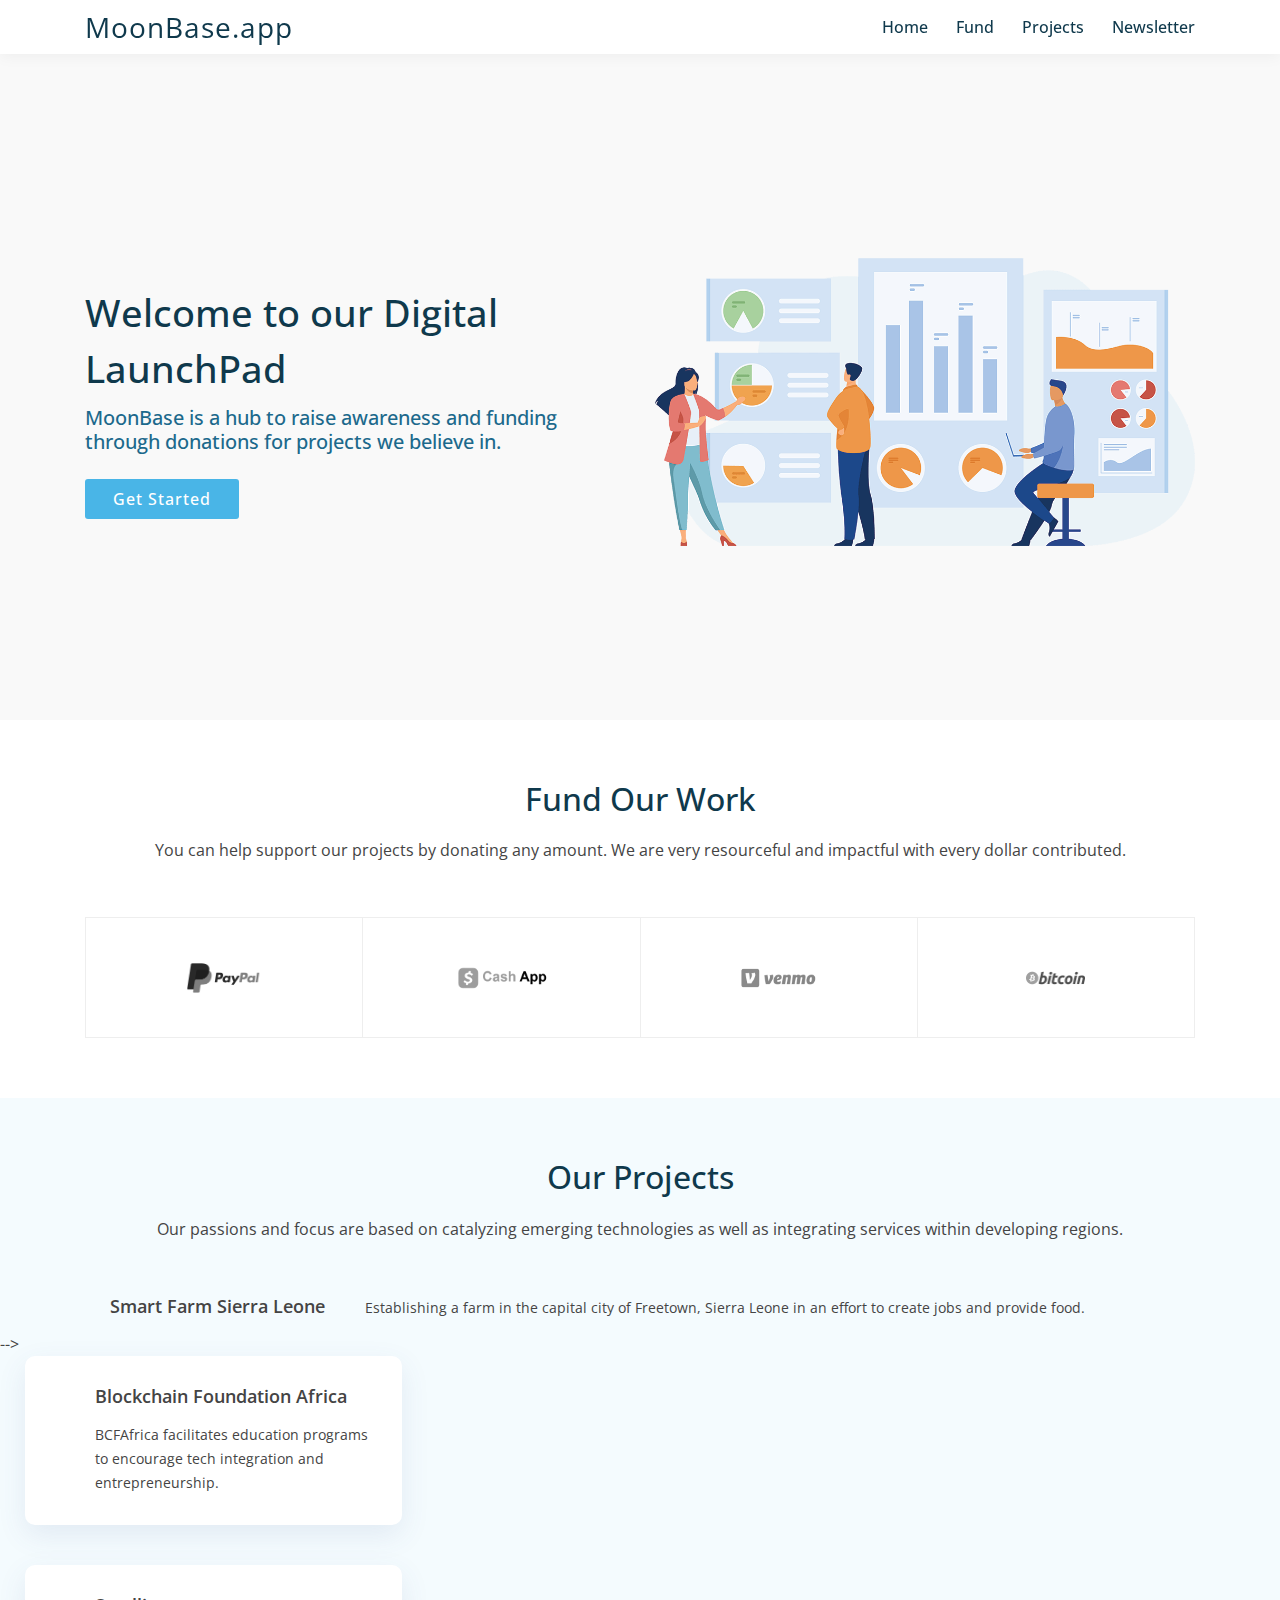
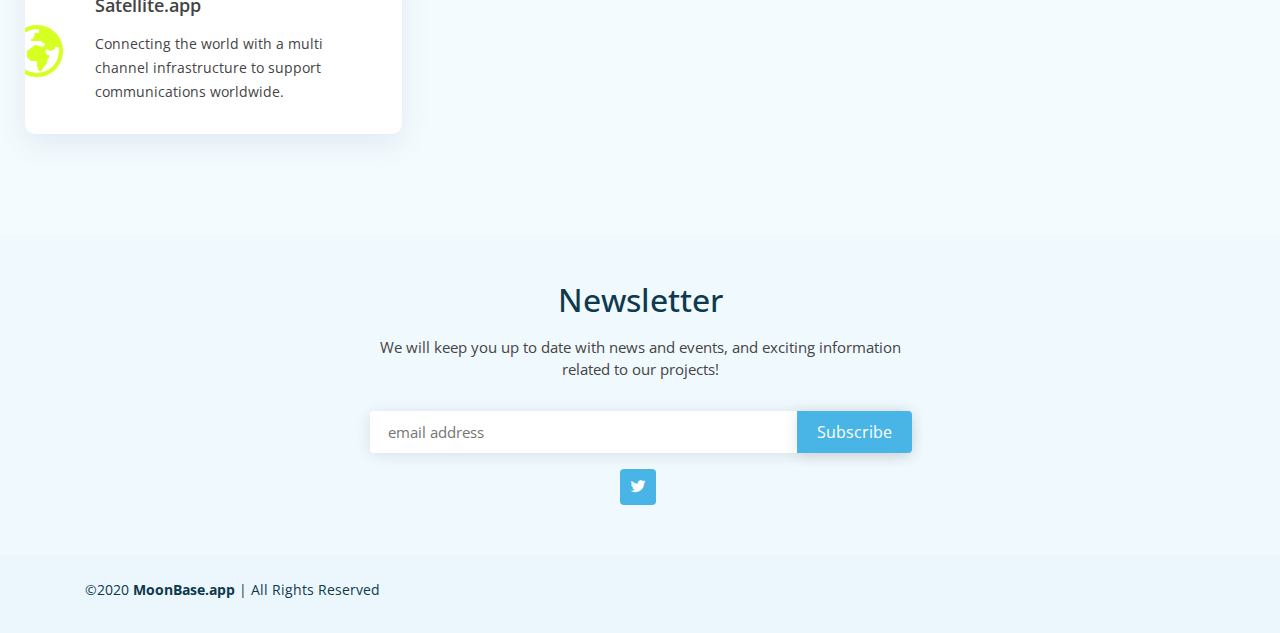
==== commit ab8a10dc: "Update index.html" ====
--- a/index.html
+++ b/index.html
@@ -134,6 +134,7 @@
 
         <div class="row">
 
+<!--          
           <div class="col-lg-4 col-md-6">
           <a href="https://leonean.org" target="_blank">  <div class="icon-box">
            <!--   <div class="icon"><i class="las la-globe-africa" style="color: #d6ff22;"></i></div> -->
@@ -141,7 +142,7 @@
               <p class="description">Establishing a farm in the capital city of Freetown, Sierra Leone in an effort to create jobs and provide food.</p>
             </div></a>
 </div>
-
+-->
 
                       <div class="col-lg-4 col-md-6">
                       <a href="https://bcfafrica.org" target="_blank">  <div class="icon-box">
@@ -153,7 +154,7 @@
 </div>
           
                  <div class="col-lg-4 col-md-6">
-                      <a href="https://bcfafrica.org" target="_blank">  <div class="icon-box">
+                      <a href="https://satellite.app" target="_blank">  <div class="icon-box">
                           <div class="icon"><i class="las la-globe-africa" style="color: #d6ff22;"></i></div>
                           <h4 class="title">Satellite.app</h4>
                           <p class="description">Connecting the world with a multi channel infrastructure to support communications worldwide.</p>
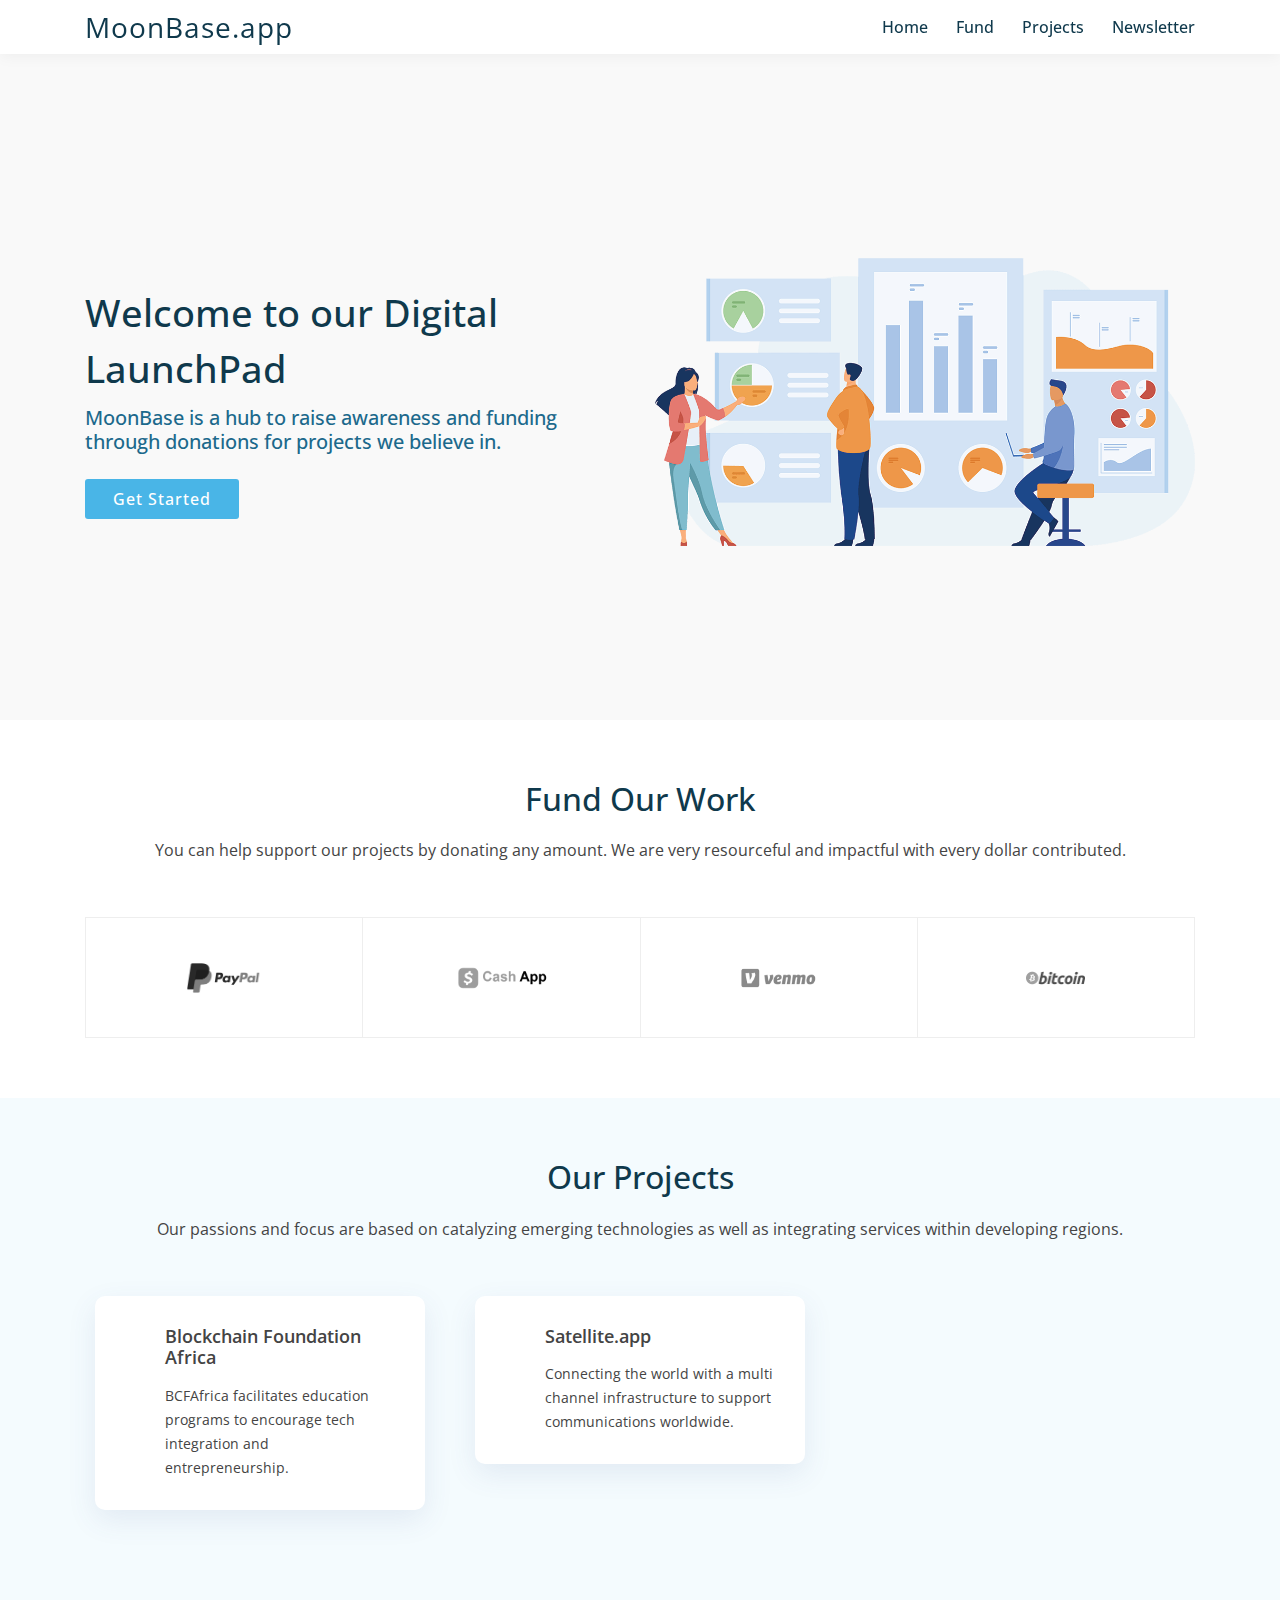
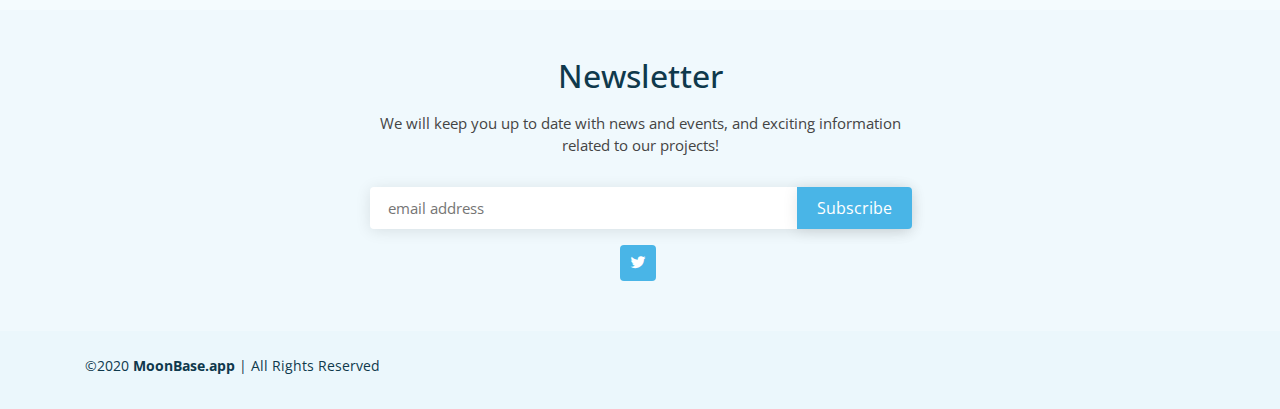
==== commit 413c8551: "Update index.html" ====
--- a/index.html
+++ b/index.html
@@ -137,7 +137,7 @@
 <!--          
           <div class="col-lg-4 col-md-6">
           <a href="https://leonean.org" target="_blank">  <div class="icon-box">
-           <!--   <div class="icon"><i class="las la-globe-africa" style="color: #d6ff22;"></i></div> -->
+           <div class="icon"><i class="las la-globe-africa" style="color: #d6ff22;"></i></div> 
               <h4 class="title">Smart Farm Sierra Leone</h4>
               <p class="description">Establishing a farm in the capital city of Freetown, Sierra Leone in an effort to create jobs and provide food.</p>
             </div></a>
@@ -155,7 +155,6 @@
           
                  <div class="col-lg-4 col-md-6">
                       <a href="https://satellite.app" target="_blank">  <div class="icon-box">
-                          <div class="icon"><i class="las la-globe-africa" style="color: #d6ff22;"></i></div>
                           <h4 class="title">Satellite.app</h4>
                           <p class="description">Connecting the world with a multi channel infrastructure to support communications worldwide.</p>
                         </div></a>
